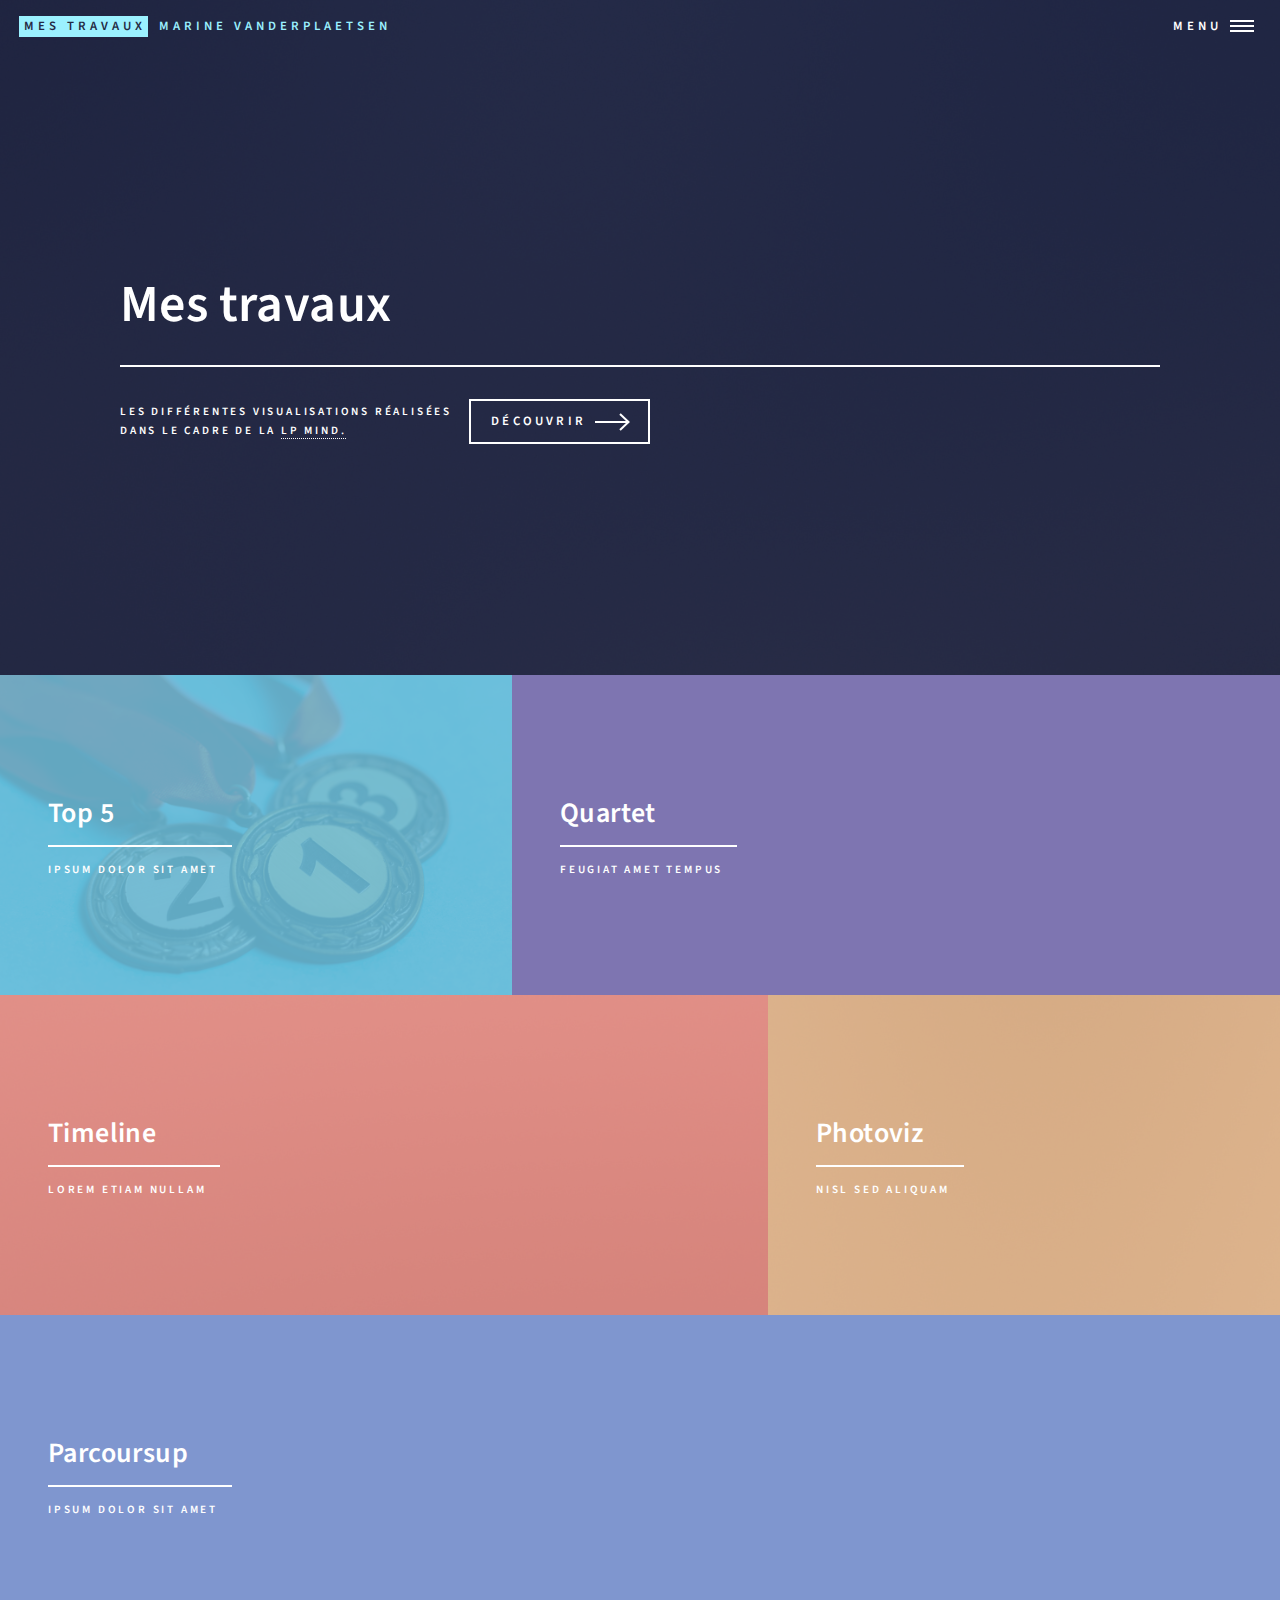
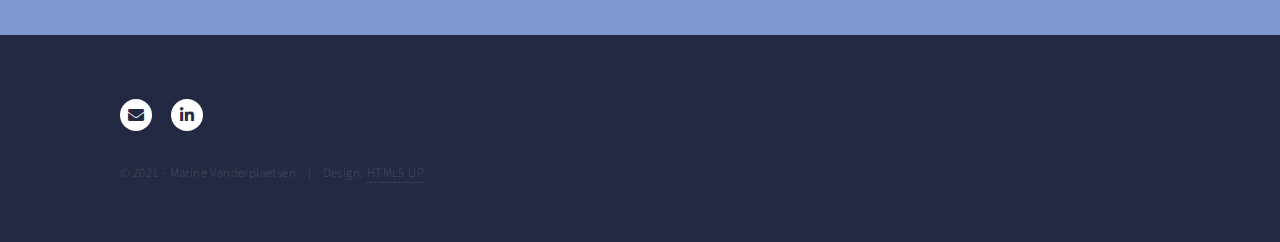
==== index.html @ 6b4192a2 "Add files via upload" ====
<!DOCTYPE HTML>
<!--
	Forty by HTML5 UP
	html5up.net | @ajlkn
	Free for personal and commercial use under the CCA 3.0 license (html5up.net/license)
-->
<html>
	<head>
		<title>Mes Travaux</title>
		<meta charset="utf-8" />
		<meta name="viewport" content="width=device-width, initial-scale=1, user-scalable=no" />
		<link rel="stylesheet" href="assets/css/main.css" />
		<noscript><link rel="stylesheet" href="assets/css/noscript.css" /></noscript>
	</head>
	<body class="is-preload">

		<!-- Wrapper -->
			<div id="wrapper">

				<!-- Header -->
					<header id="header" class="alt">
						<a href="index.html" class="logo"><strong>MES TRAVAUX</strong> <span>Marine Vanderplaetsen</span></a>
						<nav>
							<a href="#menu">Menu</a>
						</nav>
					</header>

				<!-- Menu -->
					<nav id="menu">
						<ul class="links">
							<li><a href="index.html">Accueil</a></li>
							<li><a href="topfive.html">Top 5</a></li>
							<li><a href="quartet.html">Quartet</a></li>
							<li><a href="timeline.html">Timeline</a></li>
                            <li><a href="photoviz.html">Photoviz</a></li>
                            <li><a href="parcoursup.html">Parcoursup</a></li>
						</ul>
					</nav>

				<!-- Banner -->
					<section id="banner" class="major">
						<div class="inner">
							<header class="major">
								<h1>Mes travaux</h1>
							</header>
							<div class="content">
								<p>Les différentes visualisations réalisées<br />
								dans le cadre de la <a href="http://web-filieres.iut.u-bordeaux-montaigne.fr/lpmind/" target="_blank">LP MIND.</a></p>
								<ul class="actions">
									<li><a href="#one" class="button next scrolly">Découvrir</a></li>
								</ul>
							</div>
						</div>
					</section>

				<!-- Main -->
					<div id="main">

						<!-- One -->
							<section id="one" class="tiles">
								<article>
									<span class="image">
										<img src="images/medaille.jpg" alt="" />
									</span>
									<header class="major">
										<h3><a href="topfive.html" class="link">Top 5</a></h3>
										<p>Ipsum dolor sit amet</p>
									</header>
								</article>
								<article>
									<span class="image">
										<img src="images/infographie.jpg" alt="" />
									</span>
									<header class="major">
										<h3><a href="quartet.html" class="link">Quartet</a></h3>
										<p>feugiat amet tempus</p>
									</header>
								</article>
								<article>
									<span class="image">
										<img src="images/pic03.jpg" alt="" />
									</span>
									<header class="major">
										<h3><a href="timeline.html" class="link">Timeline</a></h3>
										<p>Lorem etiam nullam</p>
									</header>
								</article>
								<article>
									<span class="image">
										<img src="images/pic04.jpg" alt="" />
									</span>
									<header class="major">
										<h3><a href="images/nuage.jpg" class="link">Photoviz</a></h3>
										<p>Nisl sed aliquam</p>
									</header>
								</article>
								<article>
									<span class="image">
										<img src="images/test.jpg" alt="" />
									</span>
									<header class="major">
										<h3><a href="parcoursup.html" class="link">Parcoursup</a></h3>
										<p>Ipsum dolor sit amet</p>
									</header>
								</article>
                               

							</section>

				

					</div>


				<!-- Footer -->
					<footer id="footer">
							<div class="inner">
							<ul class="icons">

                                <li><a href="mailto:marinevdp@orange.fr" target="_blank" class="icon solid alt fa-envelope"><span class="label">Mail</span></a></li>
								<li><a href="https://www.linkedin.com/in/marine-vanderplaetsen/" target="_blank" class="icon brands alt fa-linkedin-in"><span class="label">LinkedIn</span></a></li>
							</ul>
							<ul class="copyright">
								<li>&copy; 2021 - Marine Vanderplaetsen </li><li>Design: <a href="https://html5up.net" target="_blank">HTML5 UP</a></li>
							</ul>
                            
						</div>
					</footer>

			</div>

		<!-- Scripts -->
			<script src="assets/js/jquery.min.js"></script>
			<script src="assets/js/jquery.scrolly.min.js"></script>
			<script src="assets/js/jquery.scrollex.min.js"></script>
			<script src="assets/js/browser.min.js"></script>
			<script src="assets/js/breakpoints.min.js"></script>
			<script src="assets/js/util.js"></script>
			<script src="assets/js/main.js"></script>

	</body>
</html>
---- assets/css/main.css ----
@import url(fontawesome-all.min.css);
@import url("https://fonts.googleapis.com/css?family=Source+Sans+Pro:300,300italic,600,600italic");

/*
	Forty by HTML5 UP
	html5up.net | @ajlkn
	Free for personal and commercial use under the CCA 3.0 license (html5up.net/license)
*/

html, body, div, span, applet, object,
iframe, h1, h2, h3, h4, h5, h6, p, blockquote,
pre, a, abbr, acronym, address, big, cite,
code, del, dfn, em, img, ins, kbd, q, s, samp,
small, strike, strong, sub, sup, tt, var, b,
u, i, center, dl, dt, dd, ol, ul, li, fieldset,
form, label, legend, table, caption, tbody,
tfoot, thead, tr, th, td, article, aside,
canvas, details, embed, figure, figcaption,
footer, header, hgroup, menu, nav, output, ruby,
section, summary, time, mark, audio, video {
	margin: 0;
	padding: 0;
	border: 0;
	font-size: 100%;
	font: inherit;
	vertical-align: baseline;}

article, aside, details, figcaption, figure,
footer, header, hgroup, menu, nav, section {
	display: block;}

body {
	line-height: 1;
}

ol, ul {
	list-style: none;
}

blockquote, q {
	quotes: none;
}

	blockquote:before, blockquote:after, q:before, q:after {
		content: '';
		content: none;
	}

table {
	border-collapse: collapse;
	border-spacing: 0;
}

body {
	-webkit-text-size-adjust: none;
}

mark {
	background-color: transparent;
	color: inherit;
}

input::-moz-focus-inner {
	border: 0;
	padding: 0;
}

input, select, textarea {
	-moz-appearance: none;
	-webkit-appearance: none;
	-ms-appearance: none;
	appearance: none;
}

/* Basic */

	@-ms-viewport {
		width: device-width;
	}

	body {
		-ms-overflow-style: scrollbar;
	}

	@media screen and (max-width: 480px) {

		html, body {
			min-width: 320px;
		}

	}

	html {
		box-sizing: border-box;
	}

	*, *:before, *:after {
		box-sizing: inherit;
	}

	body {
		background: #242943;
	}

		body.is-preload *, body.is-preload *:before, body.is-preload *:after {
			-moz-animation: none !important;
			-webkit-animation: none !important;
			-ms-animation: none !important;
			animation: none !important;
			-moz-transition: none !important;
			-webkit-transition: none !important;
			-ms-transition: none !important;
			transition: none !important;
		}

/* Type */

	body, input, select, textarea {
		color: #ffffff;
		font-family: "Source Sans Pro", Helvetica, sans-serif;
		font-size: 17pt;
		font-weight: 300;
		letter-spacing: 0.025em;
		line-height: 1.65;
	}

		@media screen and (max-width: 1680px) {

			body, input, select, textarea {
				font-size: 14pt;
			}

		}

		@media screen and (max-width: 1280px) {

			body, input, select, textarea {
				font-size: 12pt;
			}

		}

		@media screen and (max-width: 360px) {

			body, input, select, textarea {
				font-size: 11pt;
			}

		}

	a {
		-moz-transition: color 0.2s ease-in-out, border-bottom-color 0.2s ease-in-out;
		-webkit-transition: color 0.2s ease-in-out, border-bottom-color 0.2s ease-in-out;
		-ms-transition: color 0.2s ease-in-out, border-bottom-color 0.2s ease-in-out;
		transition: color 0.2s ease-in-out, border-bottom-color 0.2s ease-in-out;
		border-bottom: dotted 1px;
		color: inherit;
		text-decoration: none;
	}

		a:hover {
			border-bottom-color: transparent;
			color: #9bf1ff !important;
		}

		a:active {
			color: #53e3fb !important;
		}

	strong, b {
		color: #ffffff;
		font-weight: 600;
	}

	em, i {
		font-style: italic;
	}

	p {
		margin: 0 0 2em 0;
	}

	h1, h2, h3, h4, h5, h6 {
		color: #ffffff;
		font-weight: 600;
		line-height: 1.65;
		margin: 0 0 1em 0;
	}

		h1 a, h2 a, h3 a, h4 a, h5 a, h6 a {
			color: inherit;
			border-bottom: 0;
		}

	h1 {
		font-size: 2.5em;
	}

	h2 {
		font-size: 1.75em;
	}

	h3 {
		font-size: 1.35em;
	}

	h4 {
		font-size: 1.1em;
	}

	h5 {
		font-size: 0.9em;
	}

	h6 {
		font-size: 0.7em;
	}

	@media screen and (max-width: 736px) {

		h1 {
			font-size: 2em;
		}

		h2 {
			font-size: 1.5em;
		}

		h3 {
			font-size: 1.25em;
		}

	}

	sub {
		font-size: 0.8em;
		position: relative;
		top: 0.5em;
	}

	sup {
		font-size: 0.8em;
		position: relative;
		top: -0.5em;
	}

	blockquote {
		border-left: solid 4px rgba(212, 212, 255, 0.1);
		font-style: italic;
		margin: 0 0 2em 0;
		padding: 0.5em 0 0.5em 2em;
	}

	code {
		background: rgba(212, 212, 255, 0.035);
		font-family: "Courier New", monospace;
		font-size: 0.9em;
		margin: 0 0.25em;
		padding: 0.25em 0.65em;
	}

	pre {
		-webkit-overflow-scrolling: touch;
		font-family: "Courier New", monospace;
		font-size: 0.9em;
		margin: 0 0 2em 0;
	}

		pre code {
			display: block;
			line-height: 1.75;
			padding: 1em 1.5em;
			overflow-x: auto;
		}

	hr {
		border: 0;
		border-bottom: solid 1px rgba(212, 212, 255, 0.1);
		margin: 2em 0;
	}

		hr.major {
			margin: 3em 0;
		}

	.align-left {
		text-align: left;
	}

	.align-center {
		text-align: center;
	}

	.align-right {
		text-align: right;
	}

/* Row */

	.row {
		display: flex;
		flex-wrap: wrap;
		box-sizing: border-box;
		align-items: stretch;
	}

		.row > * {
			box-sizing: border-box;
		}

		.row.gtr-uniform > * > :last-child {
			margin-bottom: 0;
		}

		.row.aln-left {
			justify-content: flex-start;
		}

		.row.aln-center {
			justify-content: center;
		}

		.row.aln-right {
			justify-content: flex-end;
		}

		.row.aln-top {
			align-items: flex-start;
		}

		.row.aln-middle {
			align-items: center;
		}

		.row.aln-bottom {
			align-items: flex-end;
		}

		.row > .imp {
			order: -1;
		}

		.row > .col-1 {
			width: 8.33333%;
		}

		.row > .off-1 {
			margin-left: 8.33333%;
		}

		.row > .col-2 {
			width: 16.66667%;
		}

		.row > .off-2 {
			margin-left: 16.66667%;
		}

		.row > .col-3 {
			width: 25%;
		}

		.row > .off-3 {
			margin-left: 25%;
		}

		.row > .col-4 {
			width: 33.33333%;
		}

		.row > .off-4 {
			margin-left: 33.33333%;
		}

		.row > .col-5 {
			width: 41.66667%;
		}

		.row > .off-5 {
			margin-left: 41.66667%;
		}

		.row > .col-6 {
			width: 50%;
		}

		.row > .off-6 {
			margin-left: 50%;
		}

		.row > .col-7 {
			width: 58.33333%;
		}

		.row > .off-7 {
			margin-left: 58.33333%;
		}

		.row > .col-8 {
			width: 66.66667%;
		}

		.row > .off-8 {
			margin-left: 66.66667%;
		}

		.row > .col-9 {
			width: 75%;
		}

		.row > .off-9 {
			margin-left: 75%;
		}

		.row > .col-10 {
			width: 83.33333%;
		}

		.row > .off-10 {
			margin-left: 83.33333%;
		}

		.row > .col-11 {
			width: 91.66667%;
		}

		.row > .off-11 {
			margin-left: 91.66667%;
		}

		.row > .col-12 {
			width: 100%;
		}

		.row > .off-12 {
			margin-left: 100%;
		}

		.row.gtr-0 {
			margin-top: 0;
			margin-left: 0em;
		}

			.row.gtr-0 > * {
				padding: 0 0 0 0em;
			}

			.row.gtr-0.gtr-uniform {
				margin-top: 0em;
			}

				.row.gtr-0.gtr-uniform > * {
					padding-top: 0em;
				}

		.row.gtr-25 {
			margin-top: 0;
			margin-left: -0.5em;
		}

			.row.gtr-25 > * {
				padding: 0 0 0 0.5em;
			}

			.row.gtr-25.gtr-uniform {
				margin-top: -0.5em;
			}

				.row.gtr-25.gtr-uniform > * {
					padding-top: 0.5em;
				}

		.row.gtr-50 {
			margin-top: 0;
			margin-left: -1em;
		}

			.row.gtr-50 > * {
				padding: 0 0 0 1em;
			}

			.row.gtr-50.gtr-uniform {
				margin-top: -1em;
			}

				.row.gtr-50.gtr-uniform > * {
					padding-top: 1em;
				}

		.row {
			margin-top: 0;
			margin-left: -2em;
		}

			.row > * {
				padding: 0 0 0 2em;
			}

			.row.gtr-uniform {
				margin-top: -2em;
			}

				.row.gtr-uniform > * {
					padding-top: 2em;
				}

		.row.gtr-150 {
			margin-top: 0;
			margin-left: -3em;
		}

			.row.gtr-150 > * {
				padding: 0 0 0 3em;
			}

			.row.gtr-150.gtr-uniform {
				margin-top: -3em;
			}

				.row.gtr-150.gtr-uniform > * {
					padding-top: 3em;
				}

		.row.gtr-200 {
			margin-top: 0;
			margin-left: -4em;
		}

			.row.gtr-200 > * {
				padding: 0 0 0 4em;
			}

			.row.gtr-200.gtr-uniform {
				margin-top: -4em;
			}

				.row.gtr-200.gtr-uniform > * {
					padding-top: 4em;
				}

		@media screen and (max-width: 1680px) {

			.row {
				display: flex;
				flex-wrap: wrap;
				box-sizing: border-box;
				align-items: stretch;
			}

				.row > * {
					box-sizing: border-box;
				}

				.row.gtr-uniform > * > :last-child {
					margin-bottom: 0;
				}

				.row.aln-left {
					justify-content: flex-start;
				}

				.row.aln-center {
					justify-content: center;
				}

				.row.aln-right {
					justify-content: flex-end;
				}

				.row.aln-top {
					align-items: flex-start;
				}

				.row.aln-middle {
					align-items: center;
				}

				.row.aln-bottom {
					align-items: flex-end;
				}

				.row > .imp-xlarge {
					order: -1;
				}

				.row > .col-1-xlarge {
					width: 8.33333%;
				}

				.row > .off-1-xlarge {
					margin-left: 8.33333%;
				}

				.row > .col-2-xlarge {
					width: 16.66667%;
				}

				.row > .off-2-xlarge {
					margin-left: 16.66667%;
				}

				.row > .col-3-xlarge {
					width: 25%;
				}

				.row > .off-3-xlarge {
					margin-left: 25%;
				}

				.row > .col-4-xlarge {
					width: 33.33333%;
				}

				.row > .off-4-xlarge {
					margin-left: 33.33333%;
				}

				.row > .col-5-xlarge {
					width: 41.66667%;
				}

				.row > .off-5-xlarge {
					margin-left: 41.66667%;
				}

				.row > .col-6-xlarge {
					width: 50%;
				}

				.row > .off-6-xlarge {
					margin-left: 50%;
				}

				.row > .col-7-xlarge {
					width: 58.33333%;
				}

				.row > .off-7-xlarge {
					margin-left: 58.33333%;
				}

				.row > .col-8-xlarge {
					width: 66.66667%;
				}

				.row > .off-8-xlarge {
					margin-left: 66.66667%;
				}

				.row > .col-9-xlarge {
					width: 75%;
				}

				.row > .off-9-xlarge {
					margin-left: 75%;
				}

				.row > .col-10-xlarge {
					width: 83.33333%;
				}

				.row > .off-10-xlarge {
					margin-left: 83.33333%;
				}

				.row > .col-11-xlarge {
					width: 91.66667%;
				}

				.row > .off-11-xlarge {
					margin-left: 91.66667%;
				}

				.row > .col-12-xlarge {
					width: 100%;
				}

				.row > .off-12-xlarge {
					margin-left: 100%;
				}

				.row.gtr-0 {
					margin-top: 0;
					margin-left: 0em;
				}

					.row.gtr-0 > * {
						padding: 0 0 0 0em;
					}

					.row.gtr-0.gtr-uniform {
						margin-top: 0em;
					}

						.row.gtr-0.gtr-uniform > * {
							padding-top: 0em;
						}

				.row.gtr-25 {
					margin-top: 0;
					margin-left: -0.5em;
				}

					.row.gtr-25 > * {
						padding: 0 0 0 0.5em;
					}

					.row.gtr-25.gtr-uniform {
						margin-top: -0.5em;
					}

						.row.gtr-25.gtr-uniform > * {
							padding-top: 0.5em;
						}

				.row.gtr-50 {
					margin-top: 0;
					margin-left: -1em;
				}

					.row.gtr-50 > * {
						padding: 0 0 0 1em;
					}

					.row.gtr-50.gtr-uniform {
						margin-top: -1em;
					}

						.row.gtr-50.gtr-uniform > * {
							padding-top: 1em;
						}

				.row {
					margin-top: 0;
					margin-left: -2em;
				}

					.row > * {
						padding: 0 0 0 2em;
					}

					.row.gtr-uniform {
						margin-top: -2em;
					}

						.row.gtr-uniform > * {
							padding-top: 2em;
						}

				.row.gtr-150 {
					margin-top: 0;
					margin-left: -3em;
				}

					.row.gtr-150 > * {
						padding: 0 0 0 3em;
					}

					.row.gtr-150.gtr-uniform {
						margin-top: -3em;
					}

						.row.gtr-150.gtr-uniform > * {
							padding-top: 3em;
						}

				.row.gtr-200 {
					margin-top: 0;
					margin-left: -4em;
				}

					.row.gtr-200 > * {
						padding: 0 0 0 4em;
					}

					.row.gtr-200.gtr-uniform {
						margin-top: -4em;
					}

						.row.gtr-200.gtr-uniform > * {
							padding-top: 4em;
						}

		}

		@media screen and (max-width: 1280px) {

			.row {
				display: flex;
				flex-wrap: wrap;
				box-sizing: border-box;
				align-items: stretch;
			}

				.row > * {
					box-sizing: border-box;
				}

				.row.gtr-uniform > * > :last-child {
					margin-bottom: 0;
				}

				.row.aln-left {
					justify-content: flex-start;
				}

				.row.aln-center {
					justify-content: center;
				}

				.row.aln-right {
					justify-content: flex-end;
				}

				.row.aln-top {
					align-items: flex-start;
				}

				.row.aln-middle {
					align-items: center;
				}

				.row.aln-bottom {
					align-items: flex-end;
				}

				.row > .imp-large {
					order: -1;
				}

				.row > .col-1-large {
					width: 8.33333%;
				}

				.row > .off-1-large {
					margin-left: 8.33333%;
				}

				.row > .col-2-large {
					width: 16.66667%;
				}

				.row > .off-2-large {
					margin-left: 16.66667%;
				}

				.row > .col-3-large {
					width: 25%;
				}

				.row > .off-3-large {
					margin-left: 25%;
				}

				.row > .col-4-large {
					width: 33.33333%;
				}

				.row > .off-4-large {
					margin-left: 33.33333%;
				}

				.row > .col-5-large {
					width: 41.66667%;
				}

				.row > .off-5-large {
					margin-left: 41.66667%;
				}

				.row > .col-6-large {
					width: 50%;
				}

				.row > .off-6-large {
					margin-left: 50%;
				}

				.row > .col-7-large {
					width: 58.33333%;
				}

				.row > .off-7-large {
					margin-left: 58.33333%;
				}

				.row > .col-8-large {
					width: 66.66667%;
				}

				.row > .off-8-large {
					margin-left: 66.66667%;
				}

				.row > .col-9-large {
					width: 75%;
				}

				.row > .off-9-large {
					margin-left: 75%;
				}

				.row > .col-10-large {
					width: 83.33333%;
				}

				.row > .off-10-large {
					margin-left: 83.33333%;
				}

				.row > .col-11-large {
					width: 91.66667%;
				}

				.row > .off-11-large {
					margin-left: 91.66667%;
				}

				.row > .col-12-large {
					width: 100%;
				}

				.row > .off-12-large {
					margin-left: 100%;
				}

				.row.gtr-0 {
					margin-top: 0;
					margin-left: 0em;
				}

					.row.gtr-0 > * {
						padding: 0 0 0 0em;
					}

					.row.gtr-0.gtr-uniform {
						margin-top: 0em;
					}

						.row.gtr-0.gtr-uniform > * {
							padding-top: 0em;
						}

				.row.gtr-25 {
					margin-top: 0;
					margin-left: -0.375em;
				}

					.row.gtr-25 > * {
						padding: 0 0 0 0.375em;
					}

					.row.gtr-25.gtr-uniform {
						margin-top: -0.375em;
					}

						.row.gtr-25.gtr-uniform > * {
							padding-top: 0.375em;
						}

				.row.gtr-50 {
					margin-top: 0;
					margin-left: -0.75em;
				}

					.row.gtr-50 > * {
						padding: 0 0 0 0.75em;
					}

					.row.gtr-50.gtr-uniform {
						margin-top: -0.75em;
					}

						.row.gtr-50.gtr-uniform > * {
							padding-top: 0.75em;
						}

				.row {
					margin-top: 0;
					margin-left: -1.5em;
				}

					.row > * {
						padding: 0 0 0 1.5em;
					}

					.row.gtr-uniform {
						margin-top: -1.5em;
					}

						.row.gtr-uniform > * {
							padding-top: 1.5em;
						}

				.row.gtr-150 {
					margin-top: 0;
					margin-left: -2.25em;
				}

					.row.gtr-150 > * {
						padding: 0 0 0 2.25em;
					}

					.row.gtr-150.gtr-uniform {
						margin-top: -2.25em;
					}

						.row.gtr-150.gtr-uniform > * {
							padding-top: 2.25em;
						}

				.row.gtr-200 {
					margin-top: 0;
					margin-left: -3em;
				}

					.row.gtr-200 > * {
						padding: 0 0 0 3em;
					}

					.row.gtr-200.gtr-uniform {
						margin-top: -3em;
					}

						.row.gtr-200.gtr-uniform > * {
							padding-top: 3em;
						}

		}

		@media screen and (max-width: 980px) {

			.row {
				display: flex;
				flex-wrap: wrap;
				box-sizing: border-box;
				align-items: stretch;
			}

				.row > * {
					box-sizing: border-box;
				}

				.row.gtr-uniform > * > :last-child {
					margin-bottom: 0;
				}

				.row.aln-left {
					justify-content: flex-start;
				}

				.row.aln-center {
					justify-content: center;
				}

				.row.aln-right {
					justify-content: flex-end;
				}

				.row.aln-top {
					align-items: flex-start;
				}

				.row.aln-middle {
					align-items: center;
				}

				.row.aln-bottom {
					align-items: flex-end;
				}

				.row > .imp-medium {
					order: -1;
				}

				.row > .col-1-medium {
					width: 8.33333%;
				}

				.row > .off-1-medium {
					margin-left: 8.33333%;
				}

				.row > .col-2-medium {
					width: 16.66667%;
				}

				.row > .off-2-medium {
					margin-left: 16.66667%;
				}

				.row > .col-3-medium {
					width: 25%;
				}

				.row > .off-3-medium {
					margin-left: 25%;
				}

				.row > .col-4-medium {
					width: 33.33333%;
				}

				.row > .off-4-medium {
					margin-left: 33.33333%;
				}

				.row > .col-5-medium {
					width: 41.66667%;
				}

				.row > .off-5-medium {
					margin-left: 41.66667%;
				}

				.row > .col-6-medium {
					width: 50%;
				}

				.row > .off-6-medium {
					margin-left: 50%;
				}

				.row > .col-7-medium {
					width: 58.33333%;
				}

				.row > .off-7-medium {
					margin-left: 58.33333%;
				}

				.row > .col-8-medium {
					width: 66.66667%;
				}

				.row > .off-8-medium {
					margin-left: 66.66667%;
				}

				.row > .col-9-medium {
					width: 75%;
				}

				.row > .off-9-medium {
					margin-left: 75%;
				}

				.row > .col-10-medium {
					width: 83.33333%;
				}

				.row > .off-10-medium {
					margin-left: 83.33333%;
				}

				.row > .col-11-medium {
					width: 91.66667%;
				}

				.row > .off-11-medium {
					margin-left: 91.66667%;
				}

				.row > .col-12-medium {
					width: 100%;
				}

				.row > .off-12-medium {
					margin-left: 100%;
				}

				.row.gtr-0 {
					margin-top: 0;
					margin-left: 0em;
				}

					.row.gtr-0 > * {
						padding: 0 0 0 0em;
					}

					.row.gtr-0.gtr-uniform {
						margin-top: 0em;
					}

						.row.gtr-0.gtr-uniform > * {
							padding-top: 0em;
						}

				.row.gtr-25 {
					margin-top: 0;
					margin-left: -0.375em;
				}

					.row.gtr-25 > * {
						padding: 0 0 0 0.375em;
					}

					.row.gtr-25.gtr-uniform {
						margin-top: -0.375em;
					}

						.row.gtr-25.gtr-uniform > * {
							padding-top: 0.375em;
						}

				.row.gtr-50 {
					margin-top: 0;
					margin-left: -0.75em;
				}

					.row.gtr-50 > * {
						padding: 0 0 0 0.75em;
					}

					.row.gtr-50.gtr-uniform {
						margin-top: -0.75em;
					}

						.row.gtr-50.gtr-uniform > * {
							padding-top: 0.75em;
						}

				.row {
					margin-top: 0;
					margin-left: -1.5em;
				}

					.row > * {
						padding: 0 0 0 1.5em;
					}

					.row.gtr-uniform {
						margin-top: -1.5em;
					}

						.row.gtr-uniform > * {
							padding-top: 1.5em;
						}

				.row.gtr-150 {
					margin-top: 0;
					margin-left: -2.25em;
				}

					.row.gtr-150 > * {
						padding: 0 0 0 2.25em;
					}

					.row.gtr-150.gtr-uniform {
						margin-top: -2.25em;
					}

						.row.gtr-150.gtr-uniform > * {
							padding-top: 2.25em;
						}

				.row.gtr-200 {
					margin-top: 0;
					margin-left: -3em;
				}

					.row.gtr-200 > * {
						padding: 0 0 0 3em;
					}

					.row.gtr-200.gtr-uniform {
						margin-top: -3em;
					}

						.row.gtr-200.gtr-uniform > * {
							padding-top: 3em;
						}

		}

		@media screen and (max-width: 736px) {

			.row {
				display: flex;
				flex-wrap: wrap;
				box-sizing: border-box;
				align-items: stretch;
			}

				.row > * {
					box-sizing: border-box;
				}

				.row.gtr-uniform > * > :last-child {
					margin-bottom: 0;
				}

				.row.aln-left {
					justify-content: flex-start;
				}

				.row.aln-center {
					justify-content: center;
				}

				.row.aln-right {
					justify-content: flex-end;
				}

				.row.aln-top {
					align-items: flex-start;
				}

				.row.aln-middle {
					align-items: center;
				}

				.row.aln-bottom {
					align-items: flex-end;
				}

				.row > .imp-small {
					order: -1;
				}

				.row > .col-1-small {
					width: 8.33333%;
				}

				.row > .off-1-small {
					margin-left: 8.33333%;
				}

				.row > .col-2-small {
					width: 16.66667%;
				}

				.row > .off-2-small {
					margin-left: 16.66667%;
				}

				.row > .col-3-small {
					width: 25%;
				}

				.row > .off-3-small {
					margin-left: 25%;
				}

				.row > .col-4-small {
					width: 33.33333%;
				}

				.row > .off-4-small {
					margin-left: 33.33333%;
				}

				.row > .col-5-small {
					width: 41.66667%;
				}

				.row > .off-5-small {
					margin-left: 41.66667%;
				}

				.row > .col-6-small {
					width: 50%;
				}

				.row > .off-6-small {
					margin-left: 50%;
				}

				.row > .col-7-small {
					width: 58.33333%;
				}

				.row > .off-7-small {
					margin-left: 58.33333%;
				}

				.row > .col-8-small {
					width: 66.66667%;
				}

				.row > .off-8-small {
					margin-left: 66.66667%;
				}

				.row > .col-9-small {
					width: 75%;
				}

				.row > .off-9-small {
					margin-left: 75%;
				}

				.row > .col-10-small {
					width: 83.33333%;
				}

				.row > .off-10-small {
					margin-left: 83.33333%;
				}

				.row > .col-11-small {
					width: 91.66667%;
				}

				.row > .off-11-small {
					margin-left: 91.66667%;
				}

				.row > .col-12-small {
					width: 100%;
				}

				.row > .off-12-small {
					margin-left: 100%;
				}

				.row.gtr-0 {
					margin-top: 0;
					margin-left: 0em;
				}

					.row.gtr-0 > * {
						padding: 0 0 0 0em;
					}

					.row.gtr-0.gtr-uniform {
						margin-top: 0em;
					}

						.row.gtr-0.gtr-uniform > * {
							padding-top: 0em;
						}

				.row.gtr-25 {
					margin-top: 0;
					margin-left: -0.3125em;
				}

					.row.gtr-25 > * {
						padding: 0 0 0 0.3125em;
					}

					.row.gtr-25.gtr-uniform {
						margin-top: -0.3125em;
					}

						.row.gtr-25.gtr-uniform > * {
							padding-top: 0.3125em;
						}

				.row.gtr-50 {
					margin-top: 0;
					margin-left: -0.625em;
				}

					.row.gtr-50 > * {
						padding: 0 0 0 0.625em;
					}

					.row.gtr-50.gtr-uniform {
						margin-top: -0.625em;
					}

						.row.gtr-50.gtr-uniform > * {
							padding-top: 0.625em;
						}

				.row {
					margin-top: 0;
					margin-left: -1.25em;
				}

					.row > * {
						padding: 0 0 0 1.25em;
					}

					.row.gtr-uniform {
						margin-top: -1.25em;
					}

						.row.gtr-uniform > * {
							padding-top: 1.25em;
						}

				.row.gtr-150 {
					margin-top: 0;
					margin-left: -1.875em;
				}

					.row.gtr-150 > * {
						padding: 0 0 0 1.875em;
					}

					.row.gtr-150.gtr-uniform {
						margin-top: -1.875em;
					}

						.row.gtr-150.gtr-uniform > * {
							padding-top: 1.875em;
						}

				.row.gtr-200 {
					margin-top: 0;
					margin-left: -2.5em;
				}

					.row.gtr-200 > * {
						padding: 0 0 0 2.5em;
					}

					.row.gtr-200.gtr-uniform {
						margin-top: -2.5em;
					}

						.row.gtr-200.gtr-uniform > * {
							padding-top: 2.5em;
						}

		}

		@media screen and (max-width: 480px) {

			.row {
				display: flex;
				flex-wrap: wrap;
				box-sizing: border-box;
				align-items: stretch;
			}

				.row > * {
					box-sizing: border-box;
				}

				.row.gtr-uniform > * > :last-child {
					margin-bottom: 0;
				}

				.row.aln-left {
					justify-content: flex-start;
				}

				.row.aln-center {
					justify-content: center;
				}

				.row.aln-right {
					justify-content: flex-end;
				}

				.row.aln-top {
					align-items: flex-start;
				}

				.row.aln-middle {
					align-items: center;
				}

				.row.aln-bottom {
					align-items: flex-end;
				}

				.row > .imp-xsmall {
					order: -1;
				}

				.row > .col-1-xsmall {
					width: 8.33333%;
				}

				.row > .off-1-xsmall {
					margin-left: 8.33333%;
				}

				.row > .col-2-xsmall {
					width: 16.66667%;
				}

				.row > .off-2-xsmall {
					margin-left: 16.66667%;
				}

				.row > .col-3-xsmall {
					width: 25%;
				}

				.row > .off-3-xsmall {
					margin-left: 25%;
				}

				.row > .col-4-xsmall {
					width: 33.33333%;
				}

				.row > .off-4-xsmall {
					margin-left: 33.33333%;
				}

				.row > .col-5-xsmall {
					width: 41.66667%;
				}

				.row > .off-5-xsmall {
					margin-left: 41.66667%;
				}

				.row > .col-6-xsmall {
					width: 50%;
				}

				.row > .off-6-xsmall {
					margin-left: 50%;
				}

				.row > .col-7-xsmall {
					width: 58.33333%;
				}

				.row > .off-7-xsmall {
					margin-left: 58.33333%;
				}

				.row > .col-8-xsmall {
					width: 66.66667%;
				}

				.row > .off-8-xsmall {
					margin-left: 66.66667%;
				}

				.row > .col-9-xsmall {
					width: 75%;
				}

				.row > .off-9-xsmall {
					margin-left: 75%;
				}

				.row > .col-10-xsmall {
					width: 83.33333%;
				}

				.row > .off-10-xsmall {
					margin-left: 83.33333%;
				}

				.row > .col-11-xsmall {
					width: 91.66667%;
				}

				.row > .off-11-xsmall {
					margin-left: 91.66667%;
				}

				.row > .col-12-xsmall {
					width: 100%;
				}

				.row > .off-12-xsmall {
					margin-left: 100%;
				}

				.row.gtr-0 {
					margin-top: 0;
					margin-left: 0em;
				}

					.row.gtr-0 > * {
						padding: 0 0 0 0em;
					}

					.row.gtr-0.gtr-uniform {
						margin-top: 0em;
					}

						.row.gtr-0.gtr-uniform > * {
							padding-top: 0em;
						}

				.row.gtr-25 {
					margin-top: 0;
					margin-left: -0.3125em;
				}

					.row.gtr-25 > * {
						padding: 0 0 0 0.3125em;
					}

					.row.gtr-25.gtr-uniform {
						margin-top: -0.3125em;
					}

						.row.gtr-25.gtr-uniform > * {
							padding-top: 0.3125em;
						}

				.row.gtr-50 {
					margin-top: 0;
					margin-left: -0.625em;
				}

					.row.gtr-50 > * {
						padding: 0 0 0 0.625em;
					}

					.row.gtr-50.gtr-uniform {
						margin-top: -0.625em;
					}

						.row.gtr-50.gtr-uniform > * {
							padding-top: 0.625em;
						}

				.row {
					margin-top: 0;
					margin-left: -1.25em;
				}

					.row > * {
						padding: 0 0 0 1.25em;
					}

					.row.gtr-uniform {
						margin-top: -1.25em;
					}

						.row.gtr-uniform > * {
							padding-top: 1.25em;
						}

				.row.gtr-150 {
					margin-top: 0;
					margin-left: -1.875em;
				}

					.row.gtr-150 > * {
						padding: 0 0 0 1.875em;
					}

					.row.gtr-150.gtr-uniform {
						margin-top: -1.875em;
					}

						.row.gtr-150.gtr-uniform > * {
							padding-top: 1.875em;
						}

				.row.gtr-200 {
					margin-top: 0;
					margin-left: -2.5em;
				}

					.row.gtr-200 > * {
						padding: 0 0 0 2.5em;
					}

					.row.gtr-200.gtr-uniform {
						margin-top: -2.5em;
					}

						.row.gtr-200.gtr-uniform > * {
							padding-top: 2.5em;
						}

		}

/* Section/Article */

	section.special, article.special {
		text-align: center;
	}

	header.major {
		width: -moz-max-content;
		width: -webkit-max-content;
		width: -ms-max-content;
		width: max-content;
		margin-bottom: 2em;
	}

		header.major > :first-child {
			margin-bottom: 0;
			width: calc(100% + 0.5em);
		}

			header.major > :first-child:after {
				content: '';
				background-color: #ffffff;
				display: block;
				height: 2px;
				margin: 0.325em 0 0.5em 0;
				width: 100%;
			}

		header.major > p {
			font-size: 0.7em;
			font-weight: 600;
			letter-spacing: 0.25em;
			margin-bottom: 0;
			text-transform: uppercase;
		}

		body.is-ie header.major > :first-child:after {
			max-width: 9em;
		}

		body.is-ie header.major > h1:after {
			max-width: 100% !important;
		}

	@media screen and (max-width: 736px) {

		header.major > p br {
			display: none;
		}

	}

/* Form */

	form {
		margin: 0 0 2em 0;
	}

		form > :last-child {
			margin-bottom: 0;
		}

		form > .fields {
			display: -moz-flex;
			display: -webkit-flex;
			display: -ms-flex;
			display: flex;
			-moz-flex-wrap: wrap;
			-webkit-flex-wrap: wrap;
			-ms-flex-wrap: wrap;
			flex-wrap: wrap;
			width: calc(100% + 3em);
			margin: -1.5em 0 2em -1.5em;
		}

			form > .fields > .field {
				-moz-flex-grow: 0;
				-webkit-flex-grow: 0;
				-ms-flex-grow: 0;
				flex-grow: 0;
				-moz-flex-shrink: 0;
				-webkit-flex-shrink: 0;
				-ms-flex-shrink: 0;
				flex-shrink: 0;
				padding: 1.5em 0 0 1.5em;
				width: calc(100% - 1.5em);
			}

				form > .fields > .field.half {
					width: calc(50% - 0.75em);
				}

				form > .fields > .field.third {
					width: calc(100%/3 - 0.5em);
				}

				form > .fields > .field.quarter {
					width: calc(25% - 0.375em);
				}

		@media screen and (max-width: 480px) {

			form > .fields {
				width: calc(100% + 3em);
				margin: -1.5em 0 2em -1.5em;
			}

				form > .fields > .field {
					padding: 1.5em 0 0 1.5em;
					width: calc(100% - 1.5em);
				}

					form > .fields > .field.half {
						width: calc(100% - 1.5em);
					}

					form > .fields > .field.third {
						width: calc(100% - 1.5em);
					}

					form > .fields > .field.quarter {
						width: calc(100% - 1.5em);
					}

		}

	label {
		color: #ffffff;
		display: block;
		font-size: 0.8em;
		font-weight: 600;
		letter-spacing: 0.25em;
		margin: 0 0 1em 0;
		text-transform: uppercase;
	}

	input[type="text"],
	input[type="password"],
	input[type="email"],
	input[type="tel"],
	input[type="search"],
	input[type="url"],
	select,
	textarea {
		-moz-appearance: none;
		-webkit-appearance: none;
		-ms-appearance: none;
		appearance: none;
		background: rgba(212, 212, 255, 0.035);
		border: none;
		border-radius: 0;
		color: inherit;
		display: block;
		outline: 0;
		padding: 0 1em;
		text-decoration: none;
		width: 100%;
	}

		input[type="text"]:invalid,
		input[type="password"]:invalid,
		input[type="email"]:invalid,
		input[type="tel"]:invalid,
		input[type="search"]:invalid,
		input[type="url"]:invalid,
		select:invalid,
		textarea:invalid {
			box-shadow: none;
		}

		input[type="text"]:focus,
		input[type="password"]:focus,
		input[type="email"]:focus,
		input[type="tel"]:focus,
		input[type="search"]:focus,
		input[type="url"]:focus,
		select:focus,
		textarea:focus {
			border-color: #9bf1ff;
			box-shadow: 0 0 0 2px #9bf1ff;
		}

	select {
		background-image: url("data:image/svg+xml;charset=utf8,%3Csvg xmlns='http://www.w3.org/2000/svg' width='40' height='40' preserveAspectRatio='none' viewBox='0 0 40 40'%3E%3Cpath d='M9.4,12.3l10.4,10.4l10.4-10.4c0.2-0.2,0.5-0.4,0.9-0.4c0.3,0,0.6,0.1,0.9,0.4l3.3,3.3c0.2,0.2,0.4,0.5,0.4,0.9 c0,0.4-0.1,0.6-0.4,0.9L20.7,31.9c-0.2,0.2-0.5,0.4-0.9,0.4c-0.3,0-0.6-0.1-0.9-0.4L4.3,17.3c-0.2-0.2-0.4-0.5-0.4-0.9 c0-0.4,0.1-0.6,0.4-0.9l3.3-3.3c0.2-0.2,0.5-0.4,0.9-0.4S9.1,12.1,9.4,12.3z' fill='rgba(212, 212, 255, 0.1)' /%3E%3C/svg%3E");
		background-size: 1.25rem;
		background-repeat: no-repeat;
		background-position: calc(100% - 1rem) center;
		height: 2.75em;
		padding-right: 2.75em;
		text-overflow: ellipsis;
	}

		select option {
			color: #ffffff;
			background: #242943;
		}

		select:focus::-ms-value {
			background-color: transparent;
		}

		select::-ms-expand {
			display: none;
		}

	input[type="text"],
	input[type="password"],
	input[type="email"],
	input[type="tel"],
	input[type="search"],
	input[type="url"],
	select {
		height: 2.75em;
	}

	textarea {
		padding: 0.75em 1em;
	}

	input[type="checkbox"],
	input[type="radio"] {
		-moz-appearance: none;
		-webkit-appearance: none;
		-ms-appearance: none;
		appearance: none;
		display: block;
		float: left;
		margin-right: -2em;
		opacity: 0;
		width: 1em;
		z-index: -1;
	}

		input[type="checkbox"] + label,
		input[type="radio"] + label {
			text-decoration: none;
			color: #ffffff;
			cursor: pointer;
			display: inline-block;
			font-weight: 300;
			padding-left: 2.65em;
			padding-right: 0.75em;
			position: relative;
		}

			input[type="checkbox"] + label:before,
			input[type="radio"] + label:before {
				-moz-osx-font-smoothing: grayscale;
				-webkit-font-smoothing: antialiased;
				display: inline-block;
				font-style: normal;
				font-variant: normal;
				text-rendering: auto;
				line-height: 1;
				text-transform: none !important;
				font-family: 'Font Awesome 5 Free';
				font-weight: 900;
			}

			input[type="checkbox"] + label:before,
			input[type="radio"] + label:before {
				background: rgba(212, 212, 255, 0.035);
				content: '';
				display: inline-block;
				font-size: 0.8em;
				height: 2.0625em;
				left: 0;
				letter-spacing: 0;
				line-height: 2.0625em;
				position: absolute;
				text-align: center;
				top: 0;
				width: 2.0625em;
			}

		input[type="checkbox"]:checked + label:before,
		input[type="radio"]:checked + label:before {
			background: #ffffff;
			border-color: #9bf1ff;
			content: '\f00c';
			color: #242943;
		}

		input[type="checkbox"]:focus + label:before,
		input[type="radio"]:focus + label:before {
			box-shadow: 0 0 0 2px #9bf1ff;
		}

	input[type="radio"] + label:before {
		border-radius: 100%;
	}

	::-webkit-input-placeholder {
		color: rgba(244, 244, 255, 0.2) !important;
		opacity: 1.0;
	}

	:-moz-placeholder {
		color: rgba(244, 244, 255, 0.2) !important;
		opacity: 1.0;
	}

	::-moz-placeholder {
		color: rgba(244, 244, 255, 0.2) !important;
		opacity: 1.0;
	}

	:-ms-input-placeholder {
		color: rgba(244, 244, 255, 0.2) !important;
		opacity: 1.0;
	}

/* Box */

	.box {
		border: solid 1px rgba(212, 212, 255, 0.1);
		margin-bottom: 2em;
		padding: 1.5em;
	}

		.box > :last-child,
		.box > :last-child > :last-child,
		.box > :last-child > :last-child > :last-child {
			margin-bottom: 0;
		}

		.box.alt {
			border: 0;
			border-radius: 0;
			padding: 0;
		}

/* Icon */

	.icon {
		text-decoration: none;
		border-bottom: none;
		position: relative;
	}

		.icon:before {
			-moz-osx-font-smoothing: grayscale;
			-webkit-font-smoothing: antialiased;
			display: inline-block;
			font-style: normal;
			font-variant: normal;
			text-rendering: auto;
			line-height: 1;
			text-transform: none !important;
			font-family: 'Font Awesome 5 Free';
			font-weight: 400;
		}

		.icon > .label {
			display: none;
		}

		.icon:before {
			line-height: inherit;
		}

		.icon.solid:before {
			font-weight: 900;
		}

		.icon.brands:before {
			font-family: 'Font Awesome 5 Brands';
		}

		.icon.alt:before {
			background-color: #ffffff;
			border-radius: 100%;
			color: #242943;
			display: inline-block;
			height: 2em;
			line-height: 2em;
			text-align: center;
			width: 2em;
		}

	a.icon.alt:before {
		-moz-transition: background-color 0.2s ease-in-out;
		-webkit-transition: background-color 0.2s ease-in-out;
		-ms-transition: background-color 0.2s ease-in-out;
		transition: background-color 0.2s ease-in-out;
	}

	a.icon.alt:hover:before {
		background-color: #6fc3df;
	}

	a.icon.alt:active:before {
		background-color: #37a6cb;
	}

/* Image */

	.image {
		border: 0;
		display: inline-block;
		position: relative;
	}

		.image img {
			display: block;
		}

		.image.left, .image.right {
			max-width: 30%;
		}

			.image.left img, .image.right img {
				width: 100%;
			}

		.image.left {
			float: left;
			margin: 0 1.5em 1.25em 0;
			top: 0.25em;
		}

		.image.right {
			float: right;
			margin: 0 0 1.25em 1.5em;
			top: 0.25em;
		}

		.image.fit {
			display: block;
			margin: 0 0 2em 0;
			width: 100%;
		}

			.image.fit img {
				width: 100%;
			}

		.image.main {
			display: block;
			margin: 2.5em 0;
			width: 100%;
		}

			.image.main img {
				width: 100%;
			}

			@media screen and (max-width: 736px) {

				.image.main {
					margin: 1.5em 0;
				}

			}

/* List */

	ol {
		list-style: decimal;
		margin: 0 0 2em 0;
		padding-left: 1.25em;
	}

		ol li {
			padding-left: 0.25em;
		}

	ul {
		list-style: disc;
		margin: 0 0 2em 0;
		padding-left: 1em;
	}

		ul li {
			padding-left: 0.5em;
		}

		ul.alt {
			list-style: none;
			padding-left: 0;
		}

			ul.alt li {
				border-top: solid 1px rgba(212, 212, 255, 0.1);
				padding: 0.5em 0;
			}

				ul.alt li:first-child {
					border-top: 0;
					padding-top: 0;
				}

	dl {
		margin: 0 0 2em 0;
	}

		dl dt {
			display: block;
			font-weight: 600;
			margin: 0 0 1em 0;
		}

		dl dd {
			margin-left: 2em;
		}

/* Actions */

	ul.actions {
		display: -moz-flex;
		display: -webkit-flex;
		display: -ms-flex;
		display: flex;
		cursor: default;
		list-style: none;
		margin-left: -1em;
		padding-left: 0;
	}

		ul.actions li {
			padding: 0 0 0 1em;
			vertical-align: middle;
		}

		ul.actions.special {
			-moz-justify-content: center;
			-webkit-justify-content: center;
			-ms-justify-content: center;
			justify-content: center;
			width: 100%;
			margin-left: 0;
		}

			ul.actions.special li:first-child {
				padding-left: 0;
			}

		ul.actions.stacked {
			-moz-flex-direction: column;
			-webkit-flex-direction: column;
			-ms-flex-direction: column;
			flex-direction: column;
			margin-left: 0;
		}

			ul.actions.stacked li {
				padding: 1.3em 0 0 0;
			}

				ul.actions.stacked li:first-child {
					padding-top: 0;
				}

		ul.actions.fit {
			width: calc(100% + 1em);
		}

			ul.actions.fit li {
				-moz-flex-grow: 1;
				-webkit-flex-grow: 1;
				-ms-flex-grow: 1;
				flex-grow: 1;
				-moz-flex-shrink: 1;
				-webkit-flex-shrink: 1;
				-ms-flex-shrink: 1;
				flex-shrink: 1;
				width: 100%;
			}

				ul.actions.fit li > * {
					width: 100%;
				}

			ul.actions.fit.stacked {
				width: 100%;
			}

/* Icons */

	ul.icons {
		cursor: default;
		list-style: none;
		padding-left: 0;
	}

		ul.icons li {
			display: inline-block;
			padding: 0 1em 0 0;
		}

			ul.icons li:last-child {
				padding-right: 0;
			}

		@media screen and (max-width: 736px) {

			ul.icons li {
				padding: 0 0.75em 0 0;
			}

		}

/* Pagination */

	ul.pagination {
		cursor: default;
		list-style: none;
		padding-left: 0;
	}

		ul.pagination li {
			display: inline-block;
			padding-left: 0;
			vertical-align: middle;
		}

			ul.pagination li > .page {
				-moz-transition: background-color 0.2s ease-in-out, color 0.2s ease-in-out;
				-webkit-transition: background-color 0.2s ease-in-out, color 0.2s ease-in-out;
				-ms-transition: background-color 0.2s ease-in-out, color 0.2s ease-in-out;
				transition: background-color 0.2s ease-in-out, color 0.2s ease-in-out;
				border-bottom: 0;
				display: inline-block;
				font-size: 0.8em;
				font-weight: 600;
				height: 1.5em;
				line-height: 1.5em;
				margin: 0 0.125em;
				min-width: 1.5em;
				padding: 0 0.5em;
				text-align: center;
			}

				ul.pagination li > .page.active {
					background-color: #ffffff;
					color: #242943;
				}

					ul.pagination li > .page.active:hover {
						background-color: #9bf1ff;
						color: #242943 !important;
					}

					ul.pagination li > .page.active:active {
						background-color: #53e3fb;
					}

			ul.pagination li:first-child {
				padding-right: 0.75em;
			}

			ul.pagination li:last-child {
				padding-left: 0.75em;
			}

		@media screen and (max-width: 480px) {

			ul.pagination li:nth-child(n+2):nth-last-child(n+2) {
				display: none;
			}

			ul.pagination li:first-child {
				padding-right: 0;
			}

		}

/* Table */

	.table-wrapper {
		-webkit-overflow-scrolling: touch;
		overflow-x: auto;
	}

	table {
		margin: 0 0 2em 0;
		width: 100%;
	}

		table tbody tr {
			border: solid 1px rgba(212, 212, 255, 0.1);
			border-left: 0;
			border-right: 0;
		}

			table tbody tr:nth-child(2n + 1) {
				background-color: rgba(212, 212, 255, 0.035);
			}

		table td {
			padding: 0.75em 0.75em;
		}

		table th {
			color: #ffffff;
			font-size: 0.9em;
			font-weight: 600;
			padding: 0 0.75em 0.75em 0.75em;
			text-align: left;
		}

		table thead {
			border-bottom: solid 2px rgba(212, 212, 255, 0.1);
		}

		table tfoot {
			border-top: solid 2px rgba(212, 212, 255, 0.1);
		}

		table.alt {
			border-collapse: separate;
		}

			table.alt tbody tr td {
				border: solid 1px rgba(212, 212, 255, 0.1);
				border-left-width: 0;
				border-top-width: 0;
			}

				table.alt tbody tr td:first-child {
					border-left-width: 1px;
				}

			table.alt tbody tr:first-child td {
				border-top-width: 1px;
			}

			table.alt thead {
				border-bottom: 0;
			}

			table.alt tfoot {
				border-top: 0;
			}

/* Button */

	input[type="submit"],
	input[type="reset"],
	input[type="button"],
	button,
	.button {
		-moz-appearance: none;
		-webkit-appearance: none;
		-ms-appearance: none;
		appearance: none;
		-moz-transition: background-color 0.2s ease-in-out, box-shadow 0.2s ease-in-out, color 0.2s ease-in-out;
		-webkit-transition: background-color 0.2s ease-in-out, box-shadow 0.2s ease-in-out, color 0.2s ease-in-out;
		-ms-transition: background-color 0.2s ease-in-out, box-shadow 0.2s ease-in-out, color 0.2s ease-in-out;
		transition: background-color 0.2s ease-in-out, box-shadow 0.2s ease-in-out, color 0.2s ease-in-out;
		background-color: transparent;
		border: 0;
		border-radius: 0;
		box-shadow: inset 0 0 0 2px #ffffff;
		color: #ffffff;
		cursor: pointer;
		display: inline-block;
		font-size: 0.8em;
		font-weight: 600;
		height: 3.5em;
		letter-spacing: 0.25em;
		line-height: 3.5em;
		padding: 0 1.75em;
		text-align: center;
		text-decoration: none;
		text-transform: uppercase;
		white-space: nowrap;
	}

		input[type="submit"]:hover, input[type="submit"]:active,
		input[type="reset"]:hover,
		input[type="reset"]:active,
		input[type="button"]:hover,
		input[type="button"]:active,
		button:hover,
		button:active,
		.button:hover,
		.button:active {
			box-shadow: inset 0 0 0 2px #9bf1ff;
			color: #9bf1ff;
		}

		input[type="submit"]:active,
		input[type="reset"]:active,
		input[type="button"]:active,
		button:active,
		.button:active {
			background-color: rgba(155, 241, 255, 0.1);
			box-shadow: inset 0 0 0 2px #53e3fb;
			color: #53e3fb;
		}

		input[type="submit"].icon:before,
		input[type="reset"].icon:before,
		input[type="button"].icon:before,
		button.icon:before,
		.button.icon:before {
			margin-right: 0.5em;
		}

		input[type="submit"].fit,
		input[type="reset"].fit,
		input[type="button"].fit,
		button.fit,
		.button.fit {
			width: 100%;
		}

		input[type="submit"].small,
		input[type="reset"].small,
		input[type="button"].small,
		button.small,
		.button.small {
			font-size: 0.6em;
		}

		input[type="submit"].large,
		input[type="reset"].large,
		input[type="button"].large,
		button.large,
		.button.large {
			font-size: 1.25em;
			height: 3em;
			line-height: 3em;
		}

		input[type="submit"].next,
		input[type="reset"].next,
		input[type="button"].next,
		button.next,
		.button.next {
			padding-right: 4.5em;
			position: relative;
		}

			input[type="submit"].next:before, input[type="submit"].next:after,
			input[type="reset"].next:before,
			input[type="reset"].next:after,
			input[type="button"].next:before,
			input[type="button"].next:after,
			button.next:before,
			button.next:after,
			.button.next:before,
			.button.next:after {
				-moz-transition: opacity 0.2s ease-in-out;
				-webkit-transition: opacity 0.2s ease-in-out;
				-ms-transition: opacity 0.2s ease-in-out;
				transition: opacity 0.2s ease-in-out;
				background-position: center right;
				background-repeat: no-repeat;
				background-size: 36px 24px;
				content: '';
				display: block;
				height: 100%;
				position: absolute;
				right: 1.5em;
				top: 0;
				vertical-align: middle;
				width: 36px;
			}

			input[type="submit"].next:before,
			input[type="reset"].next:before,
			input[type="button"].next:before,
			button.next:before,
			.button.next:before {
				background-image: url("data:image/svg+xml;charset=utf8,%3Csvg xmlns='http://www.w3.org/2000/svg' xmlns:xlink='http://www.w3.org/1999/xlink' width='36px' height='24px' viewBox='0 0 36 24' zoomAndPan='disable'%3E%3Cstyle%3Eline %7B stroke: %23ffffff%3B stroke-width: 2px%3B %7D%3C/style%3E%3Cline x1='0' y1='12' x2='34' y2='12' /%3E%3Cline x1='25' y1='4' x2='34' y2='12.5' /%3E%3Cline x1='25' y1='20' x2='34' y2='11.5' /%3E%3C/svg%3E");
			}

			input[type="submit"].next:after,
			input[type="reset"].next:after,
			input[type="button"].next:after,
			button.next:after,
			.button.next:after {
				background-image: url("data:image/svg+xml;charset=utf8,%3Csvg xmlns='http://www.w3.org/2000/svg' xmlns:xlink='http://www.w3.org/1999/xlink' width='36px' height='24px' viewBox='0 0 36 24' zoomAndPan='disable'%3E%3Cstyle%3Eline %7B stroke: %239bf1ff%3B stroke-width: 2px%3B %7D%3C/style%3E%3Cline x1='0' y1='12' x2='34' y2='12' /%3E%3Cline x1='25' y1='4' x2='34' y2='12.5' /%3E%3Cline x1='25' y1='20' x2='34' y2='11.5' /%3E%3C/svg%3E");
				opacity: 0;
				z-index: 1;
			}

			input[type="submit"].next:hover:after, input[type="submit"].next:active:after,
			input[type="reset"].next:hover:after,
			input[type="reset"].next:active:after,
			input[type="button"].next:hover:after,
			input[type="button"].next:active:after,
			button.next:hover:after,
			button.next:active:after,
			.button.next:hover:after,
			.button.next:active:after {
				opacity: 1;
			}

			@media screen and (max-width: 1280px) {

				input[type="submit"].next,
				input[type="reset"].next,
				input[type="button"].next,
				button.next,
				.button.next {
					padding-right: 5em;
				}

			}

		input[type="submit"].primary,
		input[type="reset"].primary,
		input[type="button"].primary,
		button.primary,
		.button.primary {
			background-color: #ffffff;
			box-shadow: none;
			color: #242943;
		}

			input[type="submit"].primary:hover, input[type="submit"].primary:active,
			input[type="reset"].primary:hover,
			input[type="reset"].primary:active,
			input[type="button"].primary:hover,
			input[type="button"].primary:active,
			button.primary:hover,
			button.primary:active,
			.button.primary:hover,
			.button.primary:active {
				background-color: #9bf1ff;
				color: #242943 !important;
			}

			input[type="submit"].primary:active,
			input[type="reset"].primary:active,
			input[type="button"].primary:active,
			button.primary:active,
			.button.primary:active {
				background-color: #53e3fb;
			}

		input[type="submit"].disabled, input[type="submit"]:disabled,
		input[type="reset"].disabled,
		input[type="reset"]:disabled,
		input[type="button"].disabled,
		input[type="button"]:disabled,
		button.disabled,
		button:disabled,
		.button.disabled,
		.button:disabled {
			pointer-events: none;
			cursor: default;
			opacity: 0.25;
		}

/* Tiles */

	.tiles {
		display: -moz-flex;
		display: -webkit-flex;
		display: -ms-flex;
		display: flex;
		-moz-flex-wrap: wrap;
		-webkit-flex-wrap: wrap;
		-ms-flex-wrap: wrap;
		flex-wrap: wrap;
		border-top: 0 !important;
	}

		.tiles + * {
			border-top: 0 !important;
		}
.tiles article:last-child:nth-child(odd) {
    width: 100% !important;
}

		.tiles article {
			-moz-align-items: center;
			-webkit-align-items: center;
			-ms-align-items: center;
			align-items: center;
			display: -moz-flex;
			display: -webkit-flex;
			display: -ms-flex;
			display: flex;
			-moz-transition: -moz-transform 0.25s ease, opacity 0.25s ease, -moz-filter 1s ease, -webkit-filter 1s ease;
			-webkit-transition: -webkit-transform 0.25s ease, opacity 0.25s ease, -webkit-filter 1s ease, -webkit-filter 1s ease;
			-ms-transition: -ms-transform 0.25s ease, opacity 0.25s ease, -ms-filter 1s ease, -webkit-filter 1s ease;
			transition: transform 0.25s ease, opacity 0.25s ease, filter 1s ease, -webkit-filter 1s ease;
			padding: 4em 4em 2em 4em ;
			background-position: center;
			background-repeat: no-repeat;
			background-size: cover;
			cursor: default;
			height: 40vh;
			max-height: 40em;
			min-height: 23em;
			overflow: hidden;
			position: relative;
			width: 40%;
		}

			.tiles article .image {
				display: none;
			}

			.tiles article header {
				position: relative;
				z-index: 3;
			}

			.tiles article h3 {
				font-size: 1.75em;
			}

				.tiles article h3 a:hover {
					color: inherit !important;
				}

			.tiles article .link.primary {
				border: 0;
				height: 100%;
				left: 0;
				position: absolute;
				top: 0;
				width: 100%;
				z-index: 4;
			}

			.tiles article:before {
				-moz-transition: opacity 0.5s ease;
				-webkit-transition: opacity 0.5s ease;
				-ms-transition: opacity 0.5s ease;
				transition: opacity 0.5s ease;
				bottom: 0;
				content: '';
				display: block;
				height: 100%;
				left: 0;
				opacity: 0.85;
				position: absolute;
				width: 100%;
				z-index: 2;
			}

			.tiles article:after {
				background-color: rgba(36, 41, 67, 0.25);
				content: '';
				display: block;
				height: 100%;
				left: 0;
				position: absolute;
				top: 0;
				width: 100%;
				z-index: 1;
			}

			.tiles article:hover:before {
				opacity: 0;
			}

			.tiles article.is-transitioning {
				-moz-transform: scale(0.95);
				-webkit-transform: scale(0.95);
				-ms-transform: scale(0.95);
				transform: scale(0.95);
				-moz-filter: blur(0.5em);
				-webkit-filter: blur(0.5em);
				-ms-filter: blur(0.5em);
				filter: blur(0.5em);
				opacity: 0;
			}

			.tiles article:nth-child(4n - 1), .tiles article:nth-child(4n - 2) {
				width: 60%;
			}

			.tiles article:nth-child(6n - 5):before {
				background-color: #6fc3df;
			}

			.tiles article:nth-child(6n - 4):before {
				background-color: #8d82c4;
			}

			.tiles article:nth-child(6n - 3):before {
				background-color: #ec8d81;
			}

			.tiles article:nth-child(6n - 2):before {
				background-color: #e7b788;
			}

			.tiles article:nth-child(6n - 1):before {
				background-color: #8ea9e8;
			}

			.tiles article:nth-child(6n):before {
				background-color: #87c5a4;
			}

		@media screen and (max-width: 1280px) {

			.tiles article {
				padding: 4em 3em 2em 3em ;
				height: 30vh;
				max-height: 30em;
				min-height: 20em;
			}

		}

		@media screen and (max-width: 980px) {

			.tiles article {
				width: 50% !important;
			}

		}

		@media screen and (max-width: 736px) {

			.tiles article {
				padding: 3em 1.5em 1em 1.5em ;
				height: 16em;
				max-height: none;
				min-height: 0;
			}

				.tiles article h3 {
					font-size: 1.5em;
				}

		}

		@media screen and (max-width: 480px) {

			.tiles {
				display: block;
			}

				.tiles article {
					height: 20em;
					width: 100% !important;
				}

		}

/* Contact Method */

	.contact-method {
		margin: 0 0 2em 0;
		padding-left: 3.25em;
		position: relative;
	}

		.contact-method .icon {
			left: 0;
			position: absolute;
			top: 0;
		}

		.contact-method h3 {
			margin: 0 0 0.5em 0;
		}

/* Spotlights */

	.spotlights {
		border-top: 0 !important;
	}

		.spotlights + * {
			border-top: 0 !important;
		}

		.spotlights > section {
			display: -moz-flex;
			display: -webkit-flex;
			display: -ms-flex;
			display: flex;
			-moz-flex-direction: row;
			-webkit-flex-direction: row;
			-ms-flex-direction: row;
			flex-direction: row;
			background-color: #2e3450;
		}

			.spotlights > section > .image {
				background-position: center center;
				background-size: cover;
				border-radius: 0;
				display: block;
				position: relative;
				width: 30%;
			}

            .spotlights > section > .small {
				width: 20%;
                margin-left: 10%;
			}


				.spotlights > section > .image img {
					border-radius: 0;
					display: block;
					width: 100%;
				}

				.spotlights > section > .image:before {
					background: rgba(36, 41, 67, 0.9);
					content: '';
					display: block;
					height: 100%;
					left: 0;
					opacity: 0;
					position: absolute;
					top: 0;
					width: 100%;
				}

			.spotlights > section > .content {
				display: -moz-flex;
				display: -webkit-flex;
				display: -ms-flex;
				display: flex;
				-moz-flex-direction: column;
				-webkit-flex-direction: column;
				-ms-flex-direction: column;
				flex-direction: column;
				-moz-justify-content: center;
				-webkit-justify-content: center;
				-ms-justify-content: center;
				justify-content: center;
				-moz-align-items: center;
				-webkit-align-items: center;
				-ms-align-items: center;
				align-items: center;
				padding: 2em 3em 0.1em 3em ;
				width: 70%;
			}

				.spotlights > section > .content > .inner {
					margin: 0 auto;
					max-width: 100%;
					width: 65em;
				}

			.spotlights > section:nth-child(2n) {
				-moz-flex-direction: row-reverse;
				-webkit-flex-direction: row-reverse;
				-ms-flex-direction: row-reverse;
				flex-direction: row-reverse;
				background-color: #333856;
			}

				.spotlights > section:nth-child(2n) > .content {
					-moz-align-items: -moz-flex-end;
					-webkit-align-items: -webkit-flex-end;
					-ms-align-items: -ms-flex-end;
					align-items: flex-end;
				}

		@media screen and (max-width: 1680px) {

			.spotlights > section > .image {
				width: 40%;
			}
            
            .spotlights > section > .small {
				width: 20%;
			}

			.spotlights > section > .content {
				width: 60%;
			}

		}

		@media screen and (max-width: 1280px) {

			.spotlights > section > .image {
				width: 45%;
			}
            
            .spotlights > section > .small {
				width: 20%;
			}

			.spotlights > section > .content {
				width: 55%;
			}

		}

		@media screen and (max-width: 980px) {

			.spotlights > section {
				display: block;
			}

				.spotlights > section > .image {
					width: 100%;
				}
            
            .spotlights > section > .small {
				width: 80% ;
                margin:auto auto;
			}

				.spotlights > section > .content {
					padding: 4em 3em 2em 3em ;
					width: 100%;
				}

		}

		@media screen and (max-width: 736px) {

			.spotlights > section > .content {
				padding: 3em 1.5em 1em 1.5em ;
			}

		}

/* Header */

	@-moz-keyframes reveal-header {
		0% {
			top: -4em;
			opacity: 0;
		}

		100% {
			top: 0;
			opacity: 1;
		}
	}

	@-webkit-keyframes reveal-header {
		0% {
			top: -4em;
			opacity: 0;
		}

		100% {
			top: 0;
			opacity: 1;
		}
	}

	@-ms-keyframes reveal-header {
		0% {
			top: -4em;
			opacity: 0;
		}

		100% {
			top: 0;
			opacity: 1;
		}
	}

	@keyframes reveal-header {
		0% {
			top: -4em;
			opacity: 0;
		}

		100% {
			top: 0;
			opacity: 1;
		}
	}

	#header {
		display: -moz-flex;
		display: -webkit-flex;
		display: -ms-flex;
		display: flex;
		background-color: #2a2f4a;
		box-shadow: 0 0 0.25em 0 rgba(0, 0, 0, 0.15);
		cursor: default;
		font-weight: 600;
		height: 3.25em;
		left: 0;
		letter-spacing: 0.25em;
		line-height: 3.25em;
		margin: 0;
		position: fixed;
		text-transform: uppercase;
		top: 0;
		width: 100%;
		z-index: 10000;
	}

		#header .logo {
			border: 0;
			display: inline-block;
			font-size: 0.8em;
			height: inherit;
			line-height: inherit;
			padding: 0 1.5em;
		}

			#header .logo strong {
				-moz-transition: background-color 0.2s ease-in-out, color 0.2s ease-in-out;
				-webkit-transition: background-color 0.2s ease-in-out, color 0.2s ease-in-out;
				-ms-transition: background-color 0.2s ease-in-out, color 0.2s ease-in-out;
				transition: background-color 0.2s ease-in-out, color 0.2s ease-in-out;
				background-color: #ffffff;
				color: #242943;
				display: inline-block;
				line-height: 1.65em;
				margin-right: 0.325em;
				padding: 0 0.125em 0 0.375em;
			}

			#header .logo:hover strong {
				background-color: #9bf1ff;
			}

			#header .logo:active strong {
				background-color: #53e3fb;
			}

		#header nav {
			display: -moz-flex;
			display: -webkit-flex;
			display: -ms-flex;
			display: flex;
			-moz-justify-content: -moz-flex-end;
			-webkit-justify-content: -webkit-flex-end;
			-ms-justify-content: -ms-flex-end;
			justify-content: flex-end;
			-moz-flex-grow: 1;
			-webkit-flex-grow: 1;
			-ms-flex-grow: 1;
			flex-grow: 1;
			height: inherit;
			line-height: inherit;
		}

			#header nav a {
				border: 0;
				display: block;
				font-size: 0.8em;
				height: inherit;
				line-height: inherit;
				padding: 0 0.75em;
				position: relative;
				vertical-align: middle;
			}

				#header nav a:last-child {
					padding-right: 1.5em;
				}

				#header nav a[href="#menu"] {
					padding-right: 3.325em !important;
				}

					#header nav a[href="#menu"]:before, #header nav a[href="#menu"]:after {
						background-image: url("data:image/svg+xml;charset=utf8,%3Csvg xmlns='http://www.w3.org/2000/svg' width='24' height='32' viewBox='0 0 24 32' preserveAspectRatio='none'%3E%3Cstyle%3Eline %7B stroke-width: 2px%3B stroke: %23ffffff%3B %7D%3C/style%3E%3Cline x1='0' y1='11' x2='24' y2='11' /%3E%3Cline x1='0' y1='21' x2='24' y2='21' /%3E%3Cline x1='0' y1='16' x2='24' y2='16' /%3E%3C/svg%3E");
						background-position: center;
						background-repeat: no-repeat;
						background-size: 24px 32px;
						content: '';
						display: block;
						height: 100%;
						position: absolute;
						right: 1.5em;
						top: 0;
						vertical-align: middle;
						width: 24px;
					}

					#header nav a[href="#menu"]:after {
						-moz-transition: opacity 0.2s ease-in-out;
						-webkit-transition: opacity 0.2s ease-in-out;
						-ms-transition: opacity 0.2s ease-in-out;
						transition: opacity 0.2s ease-in-out;
						background-image: url("data:image/svg+xml;charset=utf8,%3Csvg xmlns='http://www.w3.org/2000/svg' width='24' height='32' viewBox='0 0 24 32' preserveAspectRatio='none'%3E%3Cstyle%3Eline %7B stroke-width: 2px%3B stroke: %239bf1ff%3B %7D%3C/style%3E%3Cline x1='0' y1='11' x2='24' y2='11' /%3E%3Cline x1='0' y1='21' x2='24' y2='21' /%3E%3Cline x1='0' y1='16' x2='24' y2='16' /%3E%3C/svg%3E");
						opacity: 0;
						z-index: 1;
					}

					#header nav a[href="#menu"]:hover:after, #header nav a[href="#menu"]:active:after {
						opacity: 1;
					}

					#header nav a[href="#menu"]:last-child {
						padding-right: 3.875em !important;
					}

						#header nav a[href="#menu"]:last-child:before, #header nav a[href="#menu"]:last-child:after {
							right: 2em;
						}

		#header.reveal {
			-moz-animation: reveal-header 0.35s ease;
			-webkit-animation: reveal-header 0.35s ease;
			-ms-animation: reveal-header 0.35s ease;
			animation: reveal-header 0.35s ease;
		}

		#header.alt {
			-moz-transition: opacity 2.5s ease;
			-webkit-transition: opacity 2.5s ease;
			-ms-transition: opacity 2.5s ease;
			transition: opacity 2.5s ease;
			-moz-transition-delay: 0.75s;
			-webkit-transition-delay: 0.75s;
			-ms-transition-delay: 0.75s;
			transition-delay: 0.75s;
			-moz-animation: none;
			-webkit-animation: none;
			-ms-animation: none;
			animation: none;
			background-color: transparent;
			box-shadow: none;
			position: absolute;
		}

			#header.alt.style1 .logo strong {
				color: #6fc3df;
			}

			#header.alt.style2 .logo strong {
				color: #8d82c4;
			}

			#header.alt.style3 .logo strong {
				color: #ec8d81;
			}

			#header.alt.style4 .logo strong {
				color: #e7b788;
			}

			#header.alt.style5 .logo strong {
				color: #8ea9e8;
			}

			#header.alt.style6 .logo strong {
				color: #87c5a4;
			}

		body.is-preload #header.alt {
			opacity: 0;
		}

		@media screen and (max-width: 1680px) {

			#header nav a[href="#menu"] {
				padding-right: 3.75em !important;
			}

				#header nav a[href="#menu"]:last-child {
					padding-right: 4.25em !important;
				}

		}

		@media screen and (max-width: 1280px) {

			#header nav a[href="#menu"] {
				padding-right: 4em !important;
			}

				#header nav a[href="#menu"]:last-child {
					padding-right: 4.5em !important;
				}

		}

		@media screen and (max-width: 736px) {

			#header {
				height: 2.75em;
				line-height: 2.75em;
			}

				#header .logo {
					padding: 0 1em;
				}

				#header nav a {
					padding: 0 0.5em;
				}

					#header nav a:last-child {
						padding-right: 1em;
					}

					#header nav a[href="#menu"] {
						padding-right: 3.25em !important;
					}

						#header nav a[href="#menu"]:before, #header nav a[href="#menu"]:after {
							right: 0.75em;
						}

						#header nav a[href="#menu"]:last-child {
							padding-right: 4em !important;
						}

							#header nav a[href="#menu"]:last-child:before, #header nav a[href="#menu"]:last-child:after {
								right: 1.5em;
							}

		}

		@media screen and (max-width: 480px) {

			#header .logo span {
				display: none;
			}

			#header nav a[href="#menu"] {
				overflow: hidden;
				padding-right: 0 !important;
				text-indent: 5em;
				white-space: nowrap;
				width: 5em;
			}

				#header nav a[href="#menu"]:before, #header nav a[href="#menu"]:after {
					right: 0;
					width: inherit;
				}

				#header nav a[href="#menu"]:last-child:before, #header nav a[href="#menu"]:last-child:after {
					width: 4em;
					right: 0;
				}

		}

/* Banner */

	#banner {
		-moz-align-items: center;
		-webkit-align-items: center;
		-ms-align-items: center;
		align-items: center;
		background-image: url("../../images/banner.jpg");
		display: -moz-flex;
		display: -webkit-flex;
		display: -ms-flex;
		display: flex;
		padding: 6em 0 2em 0 ;
		background-attachment: fixed;
		background-position: center;
		background-repeat: no-repeat;
		background-size: cover;
		border-bottom: 0 !important;
		cursor: default;
		height: 60vh;
		margin-bottom: -3.25em;
		max-height: 32em;
		min-height: 22em;
		position: relative;
		top: -3.25em;
	}

		#banner:after {
			-moz-transition: opacity 2.5s ease;
			-webkit-transition: opacity 2.5s ease;
			-ms-transition: opacity 2.5s ease;
			transition: opacity 2.5s ease;
			-moz-transition-delay: 0.75s;
			-webkit-transition-delay: 0.75s;
			-ms-transition-delay: 0.75s;
			transition-delay: 0.75s;
			pointer-events: none;
			background-color: #242943;
			content: '';
			display: block;
			height: 100%;
			left: 0;
			opacity: 0.85;
			position: absolute;
			top: 0;
			width: 100%;
			z-index: 1;
		}

		#banner h1 {
			font-size: 3.25em;
		}

		#banner > .inner {
			-moz-transition: opacity 1.5s ease, -moz-transform 0.5s ease-out, -moz-filter 0.5s ease, -webkit-filter 0.5s ease;
			-webkit-transition: opacity 1.5s ease, -webkit-transform 0.5s ease-out, -webkit-filter 0.5s ease, -webkit-filter 0.5s ease;
			-ms-transition: opacity 1.5s ease, -ms-transform 0.5s ease-out, -ms-filter 0.5s ease, -webkit-filter 0.5s ease;
			transition: opacity 1.5s ease, transform 0.5s ease-out, filter 0.5s ease, -webkit-filter 0.5s ease;
			padding: 0 !important;
			position: relative;
			z-index: 2;
		}

			#banner > .inner .image {
				display: none;
			}

			#banner > .inner header {
				width: auto;
			}

				#banner > .inner header > :first-child {
					width: auto;
				}

					#banner > .inner header > :first-child:after {
						max-width: 100%;
					}

			#banner > .inner .content {
				display: -moz-flex;
				display: -webkit-flex;
				display: -ms-flex;
				display: flex;
				-moz-align-items: center;
				-webkit-align-items: center;
				-ms-align-items: center;
				align-items: center;
				margin: 0 0 2em 0;
			}

				#banner > .inner .content > * {
					margin-right: 1.5em;
					margin-bottom: 0;
				}

				#banner > .inner .content > :last-child {
					margin-right: 0;
				}

				#banner > .inner .content p {
					font-size: 0.7em;
					font-weight: 600;
					letter-spacing: 0.25em;
					text-transform: uppercase;
				}

		#banner.major {
			height: 75vh;
			min-height: 30em;
			max-height: 50em;
		}

			#banner.major.alt {
				opacity: 0.75;
			}

		#banner.style1:after {
			background-color: #6fc3df;
		}

		#banner.style2:after {
			background-color: #8d82c4;
		}

		#banner.style3:after {
			background-color: #ec8d81;
		}

		#banner.style4:after {
			background-color: #e7b788;
		}

		#banner.style5:after {
			background-color: #8ea9e8;
		}

		#banner.style6:after {
			background-color: #87c5a4;
		}

		body.is-preload #banner:after {
			opacity: 1.0;
		}

		body.is-preload #banner > .inner {
			-moz-filter: blur(0.125em);
			-webkit-filter: blur(0.125em);
			-ms-filter: blur(0.125em);
			filter: blur(0.125em);
			-moz-transform: translateX(-0.5em);
			-webkit-transform: translateX(-0.5em);
			-ms-transform: translateX(-0.5em);
			transform: translateX(-0.5em);
			opacity: 0;
		}

		@media screen and (max-width: 1280px) {

			#banner {
				background-attachment: scroll;
			}

		}

		@media screen and (max-width: 736px) {

			#banner {
				padding: 5em 0 1em 0 ;
				height: auto;
				margin-bottom: -2.75em;
				max-height: none;
				min-height: 0;
				top: -2.75em;
			}

				#banner h1 {
					font-size: 2em;
				}

				#banner > .inner .content {
					display: block;
				}

					#banner > .inner .content > * {
						margin-right: 0;
						margin-bottom: 2em;
					}

				#banner.major {
					height: auto;
					min-height: 0;
					max-height: none;
				}

		}

		@media screen and (max-width: 480px) {

			#banner {
				padding: 6em 0 2em 0 ;
			}

				#banner > .inner .content p br {
					display: none;
				}

				#banner.major {
					padding: 8em 0 4em 0 ;
				}

		}

/* Main */

	#main {
		background-color: #2a2f4a;
	}

		#main > * {
			border-top: solid 1px rgba(212, 212, 255, 0.1);
		}

			#main > *:first-child {
				border-top: 0;
			}

			#main > * > .inner {
				padding: 4em 0 2em 0 ;
				margin: 0 auto;
				max-width: 65em;
				width: calc(100% - 6em);
			}

				@media screen and (max-width: 736px) {

					#main > * > .inner {
						padding: 3em 0 1em 0 ;
						width: calc(100% - 3em);
					}

				}

		#main.alt {
			background-color: transparent;
			border-bottom: solid 1px rgba(212, 212, 255, 0.1);
		}

/* Contact */

	#contact {
		border-bottom: solid 1px rgba(212, 212, 255, 0.1);
		overflow-x: hidden;
	}

		#contact > .inner {
			display: -moz-flex;
			display: -webkit-flex;
			display: -ms-flex;
			display: flex;
			padding: 0 !important;
		}

			#contact > .inner > :nth-child(2n - 1) {
				padding: 4em 3em 2em 0 ;
				border-right: solid 1px rgba(212, 212, 255, 0.1);
				width: 60%;
			}

			#contact > .inner > :nth-child(2n) {
				padding-left: 3em;
				width: 40%;
			}

			#contact > .inner > .split {
				padding: 0;
			}

				#contact > .inner > .split > * {
					padding: 3em 0 1em 3em ;
					position: relative;
				}

					#contact > .inner > .split > *:before {
						border-top: solid 1px rgba(212, 212, 255, 0.1);
						content: '';
						display: block;
						margin-left: -3em;
						position: absolute;
						top: 0;
						width: calc(100vw + 3em);
					}

				#contact > .inner > .split > :first-child:before {
					display: none;
				}

		@media screen and (max-width: 980px) {

			#contact > .inner {
				display: block;
			}

				#contact > .inner > :nth-child(2n - 1) {
					padding: 4em 0 2em 0 ;
					border-right: 0;
					width: 100%;
				}

				#contact > .inner > :nth-child(2n) {
					padding-left: 0;
					width: 100%;
				}

				#contact > .inner > .split > * {
					padding: 3em 0 1em 0 ;
				}

				#contact > .inner > .split > :first-child:before {
					display: block;
				}

		}

		@media screen and (max-width: 736px) {

			#contact > .inner > :nth-child(2n - 1) {
				padding: 3em 0 1em 0 ;
			}

		}

/* Footer */

	#footer .copyright {
		font-size: 0.8em;
		list-style: none;
		padding-left: 0;
	}

		#footer .copyright li {
			border-left: solid 1px rgba(212, 212, 255, 0.1);
			color: rgba(244, 244, 255, 0.2);
			display: inline-block;
			line-height: 1;
			margin-left: 1em;
			padding-left: 1em;
		}

			#footer .copyright li:first-child {
				border-left: 0;
				margin-left: 0;
				padding-left: 0;
			}

	@media screen and (max-width: 480px) {

		#footer .copyright li {
			display: block;
			border-left: 0;
			margin-left: 0;
			padding-left: 0;
			line-height: inherit;
		}

	}

/* Wrapper */

	#wrapper {
		-moz-transition: -moz-filter 0.35s ease, -webkit-filter 0.35s ease, opacity 0.375s ease-out;
		-webkit-transition: -webkit-filter 0.35s ease, -webkit-filter 0.35s ease, opacity 0.375s ease-out;
		-ms-transition: -ms-filter 0.35s ease, -webkit-filter 0.35s ease, opacity 0.375s ease-out;
		transition: filter 0.35s ease, -webkit-filter 0.35s ease, opacity 0.375s ease-out;
		padding-top: 3.25em;
	}

		#wrapper.is-transitioning {
			opacity: 0;
		}

		#wrapper > * > .inner {
			padding: 4em 0 2em 0 ;
			margin: 0 auto;
			max-width: 65em;
			width: calc(100% - 6em);
		}

			@media screen and (max-width: 736px) {

				#wrapper > * > .inner {
					padding: 3em 0 1em 0 ;
					width: calc(100% - 3em);
				}

			}

		@media screen and (max-width: 736px) {

			#wrapper {
				padding-top: 2.75em;
			}

		}

/* Menu */

	#menu {
		-moz-transition: -moz-transform 0.35s ease, opacity 0.35s ease, visibility 0.35s;
		-webkit-transition: -webkit-transform 0.35s ease, opacity 0.35s ease, visibility 0.35s;
		-ms-transition: -ms-transform 0.35s ease, opacity 0.35s ease, visibility 0.35s;
		transition: transform 0.35s ease, opacity 0.35s ease, visibility 0.35s;
		-moz-align-items: center;
		-webkit-align-items: center;
		-ms-align-items: center;
		align-items: center;
		display: -moz-flex;
		display: -webkit-flex;
		display: -ms-flex;
		display: flex;
		-moz-justify-content: center;
		-webkit-justify-content: center;
		-ms-justify-content: center;
		justify-content: center;
		pointer-events: none;
		background: rgba(36, 41, 67, 0.9);
		box-shadow: none;
		height: 100%;
		left: 0;
		opacity: 0;
		overflow: hidden;
		padding: 3em 2em;
		position: fixed;
		top: 0;
		visibility: hidden;
		width: 100%;
		z-index: 10002;
	}

		#menu .inner {
			-moz-transition: -moz-transform 0.35s ease-out, opacity 0.35s ease, visibility 0.35s;
			-webkit-transition: -webkit-transform 0.35s ease-out, opacity 0.35s ease, visibility 0.35s;
			-ms-transition: -ms-transform 0.35s ease-out, opacity 0.35s ease, visibility 0.35s;
			transition: transform 0.35s ease-out, opacity 0.35s ease, visibility 0.35s;
			-moz-transform: rotateX(20deg);
			-webkit-transform: rotateX(20deg);
			-ms-transform: rotateX(20deg);
			transform: rotateX(20deg);
			-webkit-overflow-scrolling: touch;
			max-width: 100%;
			max-height: 100vh;
			opacity: 0;
			overflow: auto;
			text-align: center;
			visibility: hidden;
			width: 18em;
		}

			#menu .inner > :first-child {
				margin-top: 2em;
			}

			#menu .inner > :last-child {
				margin-bottom: 3em;
			}

		#menu ul {
			margin: 0 0 1em 0;
		}

			#menu ul.links {
				list-style: none;
				padding: 0;
			}

				#menu ul.links > li {
					padding: 0;
				}

					#menu ul.links > li > a:not(.button) {
						border: 0;
						border-top: solid 1px rgba(212, 212, 255, 0.1);
						display: block;
						font-size: 0.8em;
						font-weight: 600;
						letter-spacing: 0.25em;
						line-height: 4em;
						text-decoration: none;
						text-transform: uppercase;
					}

					#menu ul.links > li > .button {
						display: block;
						margin: 0.5em 0 0 0;
					}

					#menu ul.links > li:first-child > a:not(.button) {
						border-top: 0 !important;
					}

		#menu .close {
			-moz-transition: color 0.2s ease-in-out;
			-webkit-transition: color 0.2s ease-in-out;
			-ms-transition: color 0.2s ease-in-out;
			transition: color 0.2s ease-in-out;
			-webkit-tap-highlight-color: rgba(0, 0, 0, 0);
			border: 0;
			cursor: pointer;
			display: block;
			height: 4em;
			line-height: 4em;
			overflow: hidden;
			padding-right: 1.25em;
			position: absolute;
			right: 0;
			text-align: right;
			text-indent: 8em;
			top: 0;
			vertical-align: middle;
			white-space: nowrap;
			width: 8em;
		}

			#menu .close:before, #menu .close:after {
				-moz-transition: opacity 0.2s ease-in-out;
				-webkit-transition: opacity 0.2s ease-in-out;
				-ms-transition: opacity 0.2s ease-in-out;
				transition: opacity 0.2s ease-in-out;
				background-position: center;
				background-repeat: no-repeat;
				content: '';
				display: block;
				height: 4em;
				position: absolute;
				right: 0;
				top: 0;
				width: 4em;
			}

			#menu .close:before {
				background-image: url("data:image/svg+xml;charset=utf8,%3Csvg xmlns='http://www.w3.org/2000/svg' xmlns:xlink='http://www.w3.org/1999/xlink' width='20px' height='20px' viewBox='0 0 20 20' zoomAndPan='disable'%3E%3Cstyle%3Eline %7B stroke: %23ffffff%3B stroke-width: 2%3B %7D%3C/style%3E%3Cline x1='0' y1='0' x2='20' y2='20' /%3E%3Cline x1='20' y1='0' x2='0' y2='20' /%3E%3C/svg%3E");
			}

			#menu .close:after {
				background-image: url("data:image/svg+xml;charset=utf8,%3Csvg xmlns='http://www.w3.org/2000/svg' xmlns:xlink='http://www.w3.org/1999/xlink' width='20px' height='20px' viewBox='0 0 20 20' zoomAndPan='disable'%3E%3Cstyle%3Eline %7B stroke: %239bf1ff%3B stroke-width: 2%3B %7D%3C/style%3E%3Cline x1='0' y1='0' x2='20' y2='20' /%3E%3Cline x1='20' y1='0' x2='0' y2='20' /%3E%3C/svg%3E");
				opacity: 0;
			}

			#menu .close:hover:after, #menu .close:active:after {
				opacity: 1;
			}

	body.is-ie #menu {
		background: rgba(42, 47, 74, 0.975);
	}

	body.is-menu-visible #wrapper {
		-moz-filter: blur(0.5em);
		-webkit-filter: blur(0.5em);
		-ms-filter: blur(0.5em);
		filter: blur(0.5em);
	}

	body.is-menu-visible #menu {
		pointer-events: auto;
		opacity: 1;
		visibility: visible;
	}

		body.is-menu-visible #menu .inner {
			-moz-transform: none;
			-webkit-transform: none;
			-ms-transform: none;
			transform: none;
			opacity: 1;
			visibility: visible;
		}
---- assets/css/noscript.css ----
/*
	Forty by HTML5 UP
	html5up.net | @ajlkn
	Free for personal and commercial use under the CCA 3.0 license (html5up.net/license)
*/

/* Banner */

	body.is-preload #banner:after {
		opacity: 0.85;
	}

	body.is-preload #banner > .inner {
		-moz-filter: none;
		-webkit-filter: none;
		-ms-filter: none;
		filter: none;
		-moz-transform: none;
		-webkit-transform: none;
		-ms-transform: none;
		transform: none;
		opacity: 1;
	}
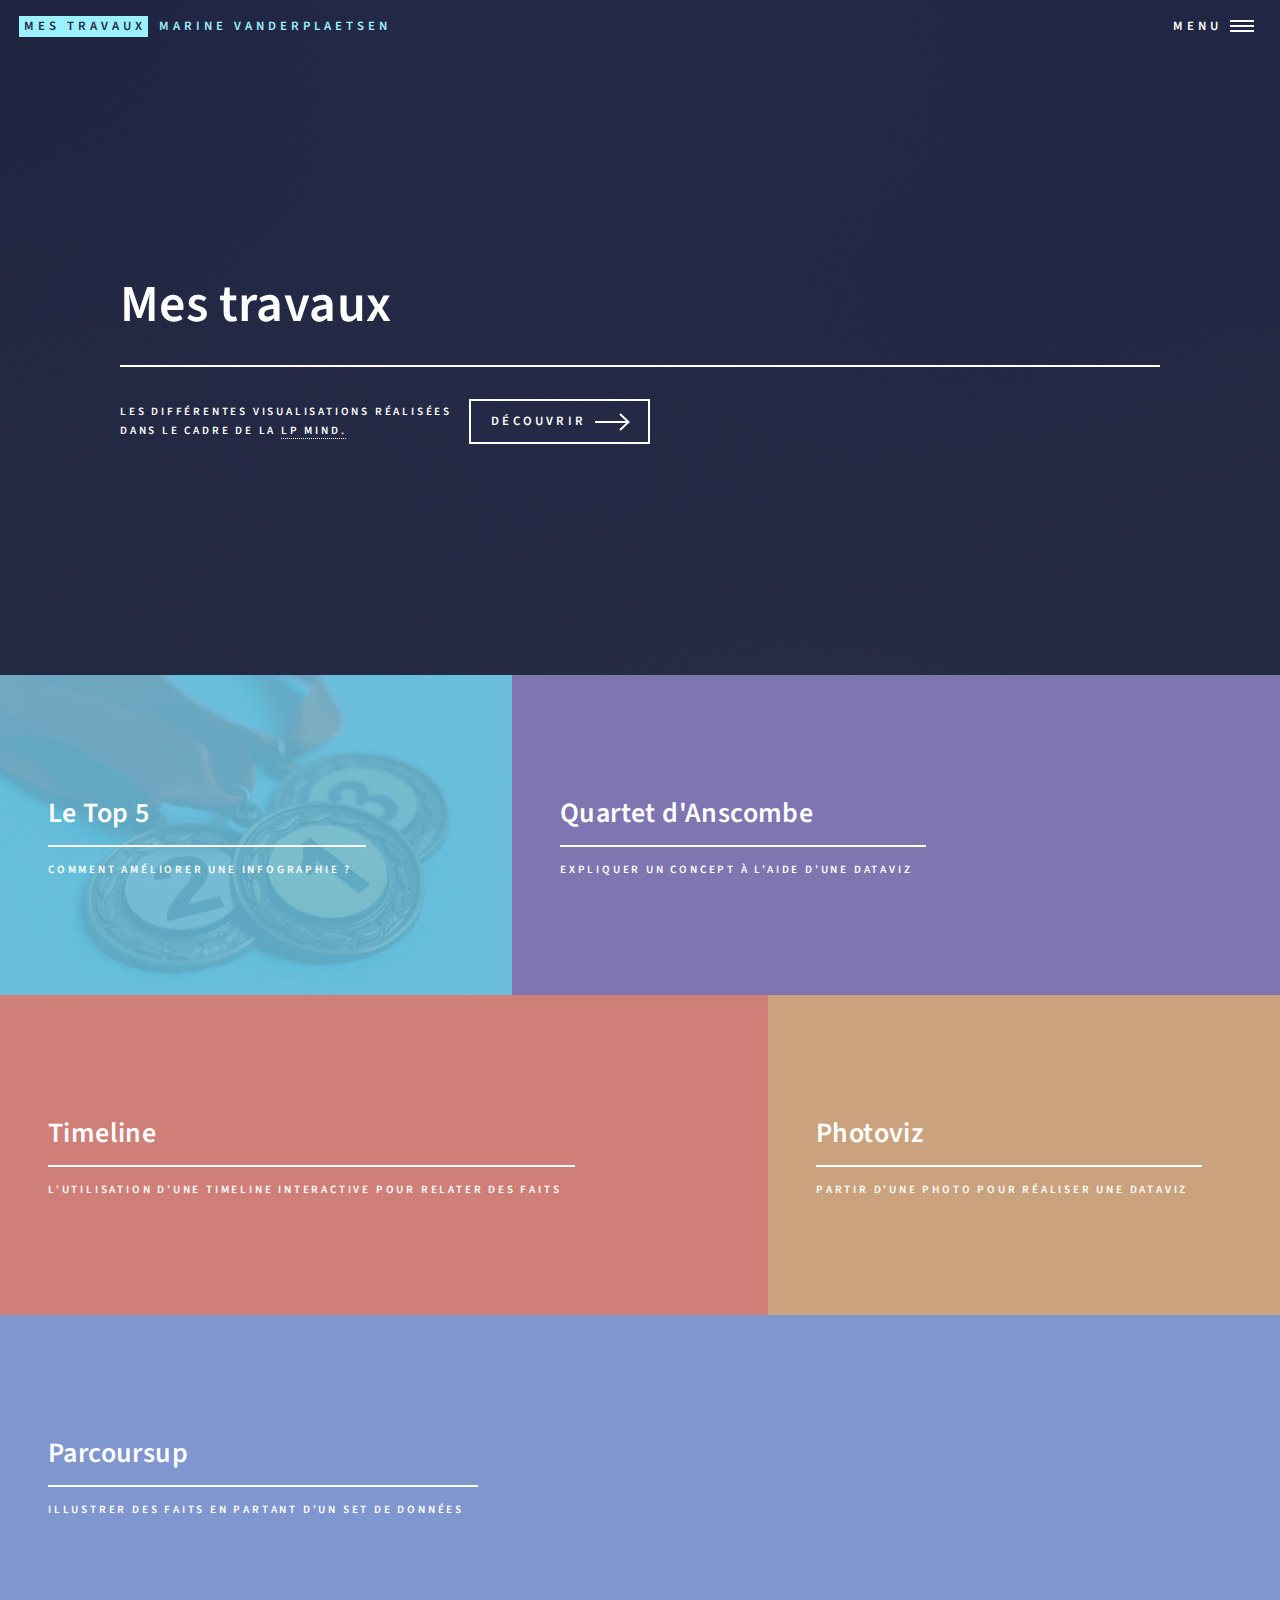
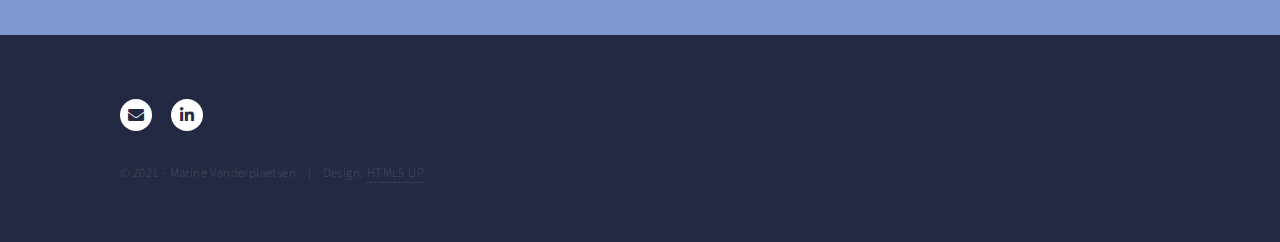
==== commit ffc91fc3: "Add files via upload" ====
--- a/index.html
+++ b/index.html
@@ -63,8 +63,8 @@
 										<img src="images/medaille.jpg" alt="" />
 									</span>
 									<header class="major">
-										<h3><a href="topfive.html" class="link">Top 5</a></h3>
-										<p>Ipsum dolor sit amet</p>
+										<h3><a href="topfive.html" class="link">Le Top 5</a></h3>
+										<p>Comment améliorer une infographie ?</p>
 									</header>
 								</article>
 								<article>
@@ -72,26 +72,26 @@
 										<img src="images/infographie.jpg" alt="" />
 									</span>
 									<header class="major">
-										<h3><a href="quartet.html" class="link">Quartet</a></h3>
-										<p>feugiat amet tempus</p>
+										<h3><a href="quartet.html" class="link">Quartet d'Anscombe</a></h3>
+										<p>Expliquer un concept à l'aide d'une dataviz</p>
 									</header>
 								</article>
 								<article>
 									<span class="image">
-										<img src="images/pic03.jpg" alt="" />
+										<img src="images/datavizex.jpg" alt="" />
 									</span>
 									<header class="major">
 										<h3><a href="timeline.html" class="link">Timeline</a></h3>
-										<p>Lorem etiam nullam</p>
+										<p>L'utilisation d'une timeline interactive pour relater des faits</p>
 									</header>
 								</article>
 								<article>
 									<span class="image">
-										<img src="images/pic04.jpg" alt="" />
+										<img src="images/photography.jpg" alt="" />
 									</span>
 									<header class="major">
-										<h3><a href="images/nuage.jpg" class="link">Photoviz</a></h3>
-										<p>Nisl sed aliquam</p>
+										<h3><a href="photoviz.html" class="link">Photoviz</a></h3>
+										<p>Partir d'une photo pour réaliser une dataviz</p>
 									</header>
 								</article>
 								<article>
@@ -100,7 +100,7 @@
 									</span>
 									<header class="major">
 										<h3><a href="parcoursup.html" class="link">Parcoursup</a></h3>
-										<p>Ipsum dolor sit amet</p>
+										<p>Illustrer des faits en partant d'un set de données</p>
 									</header>
 								</article>
                                
